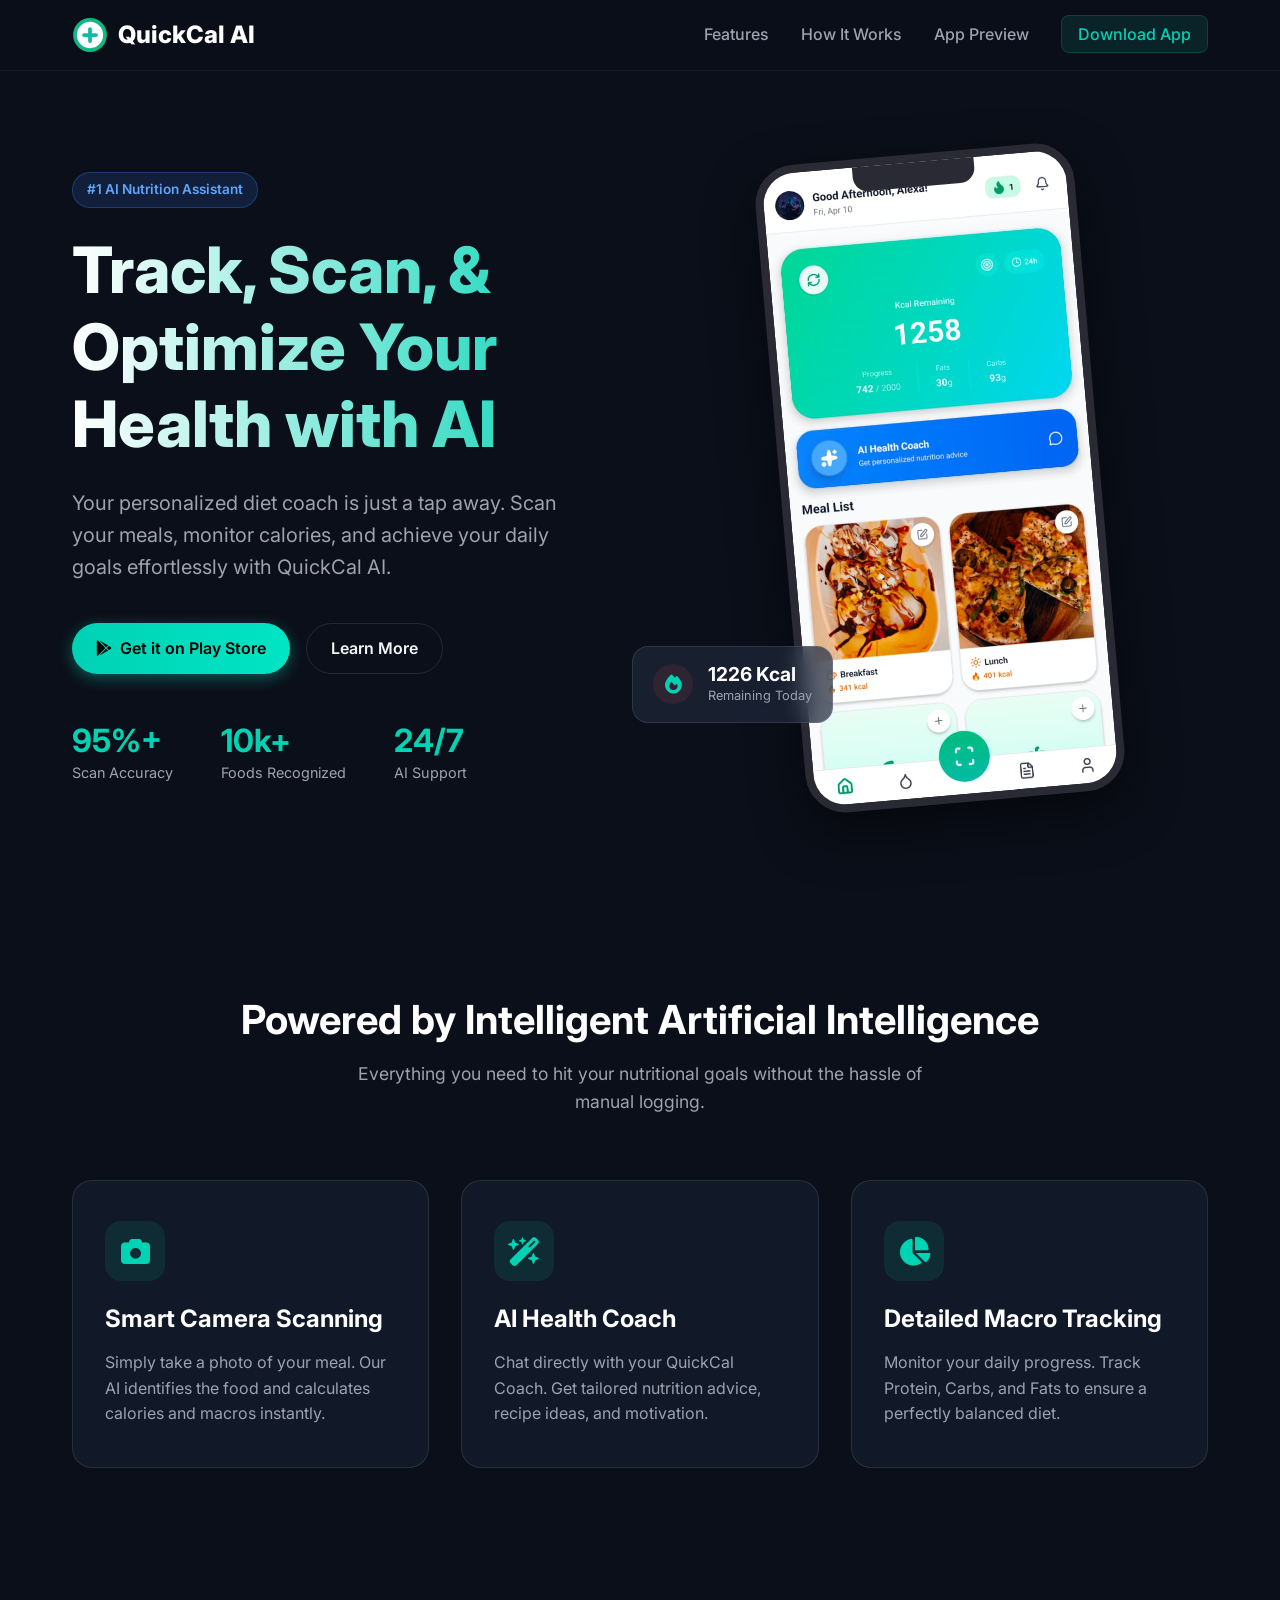
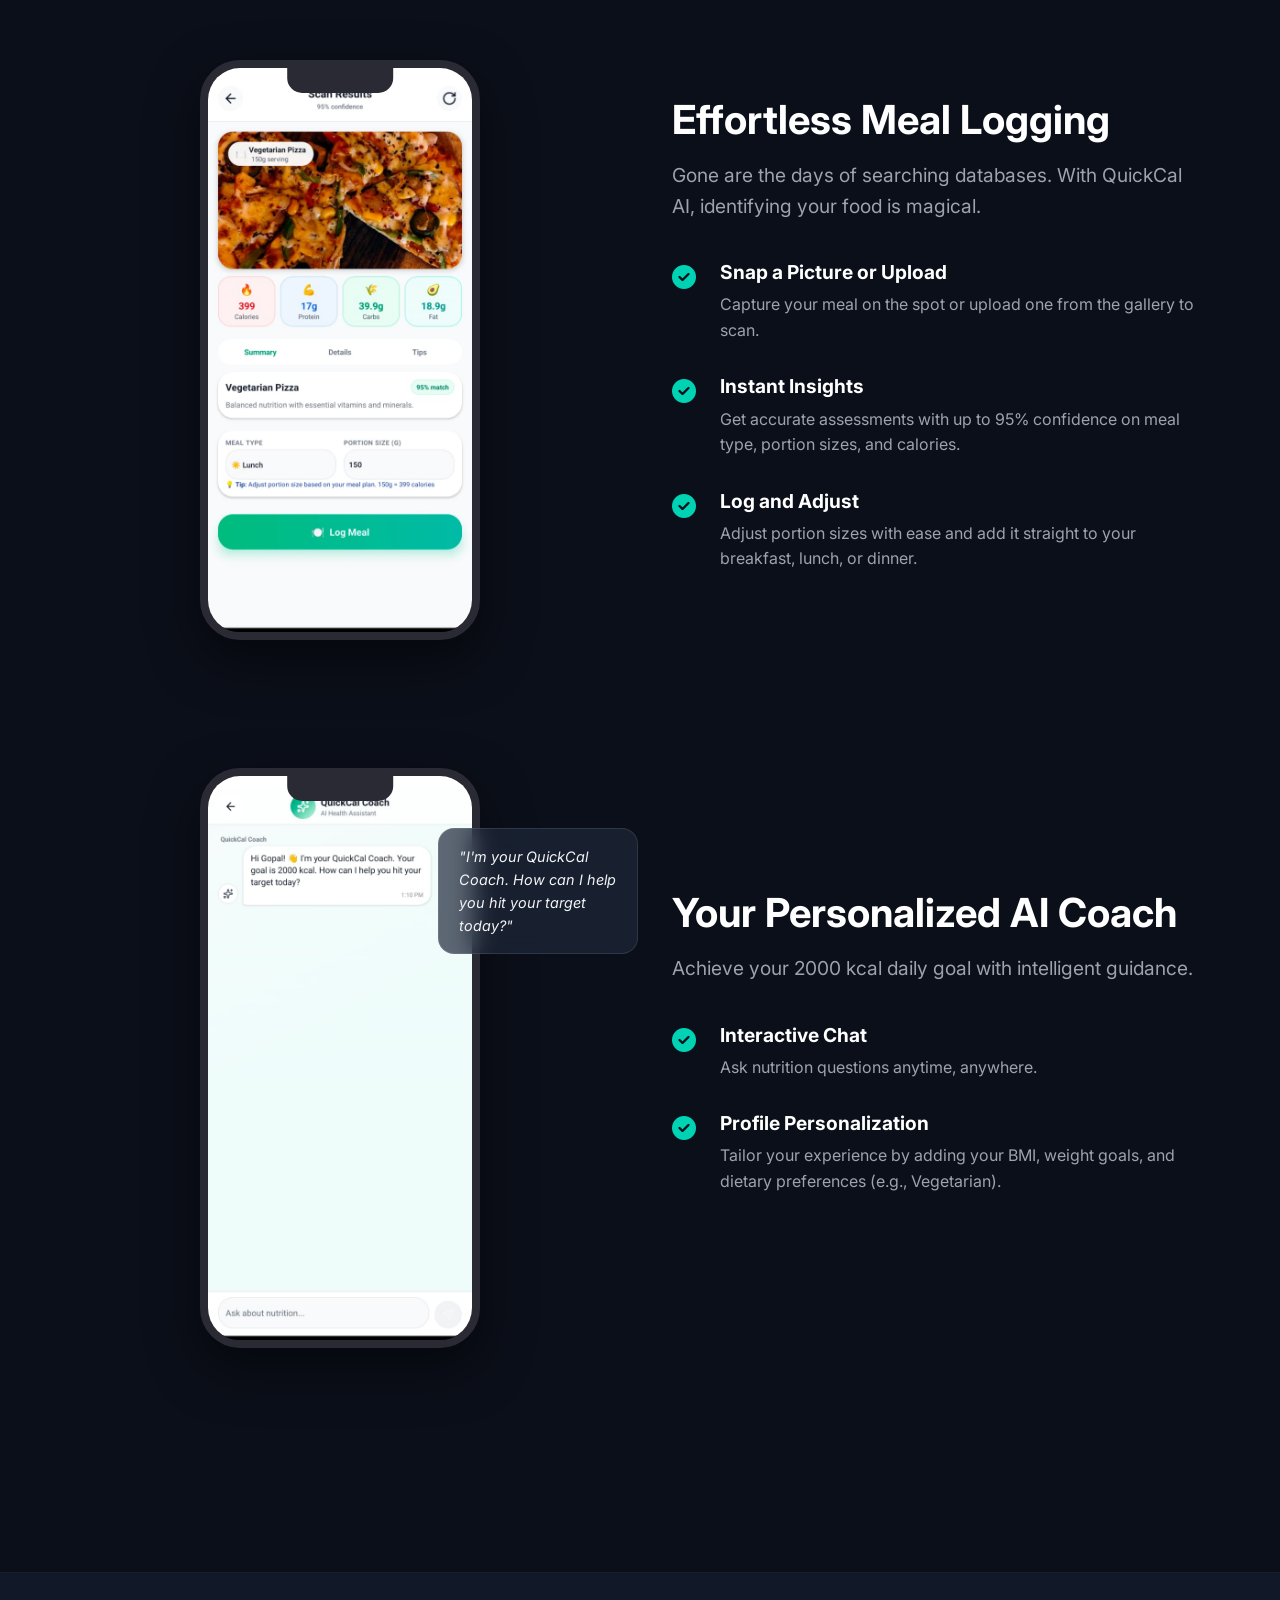
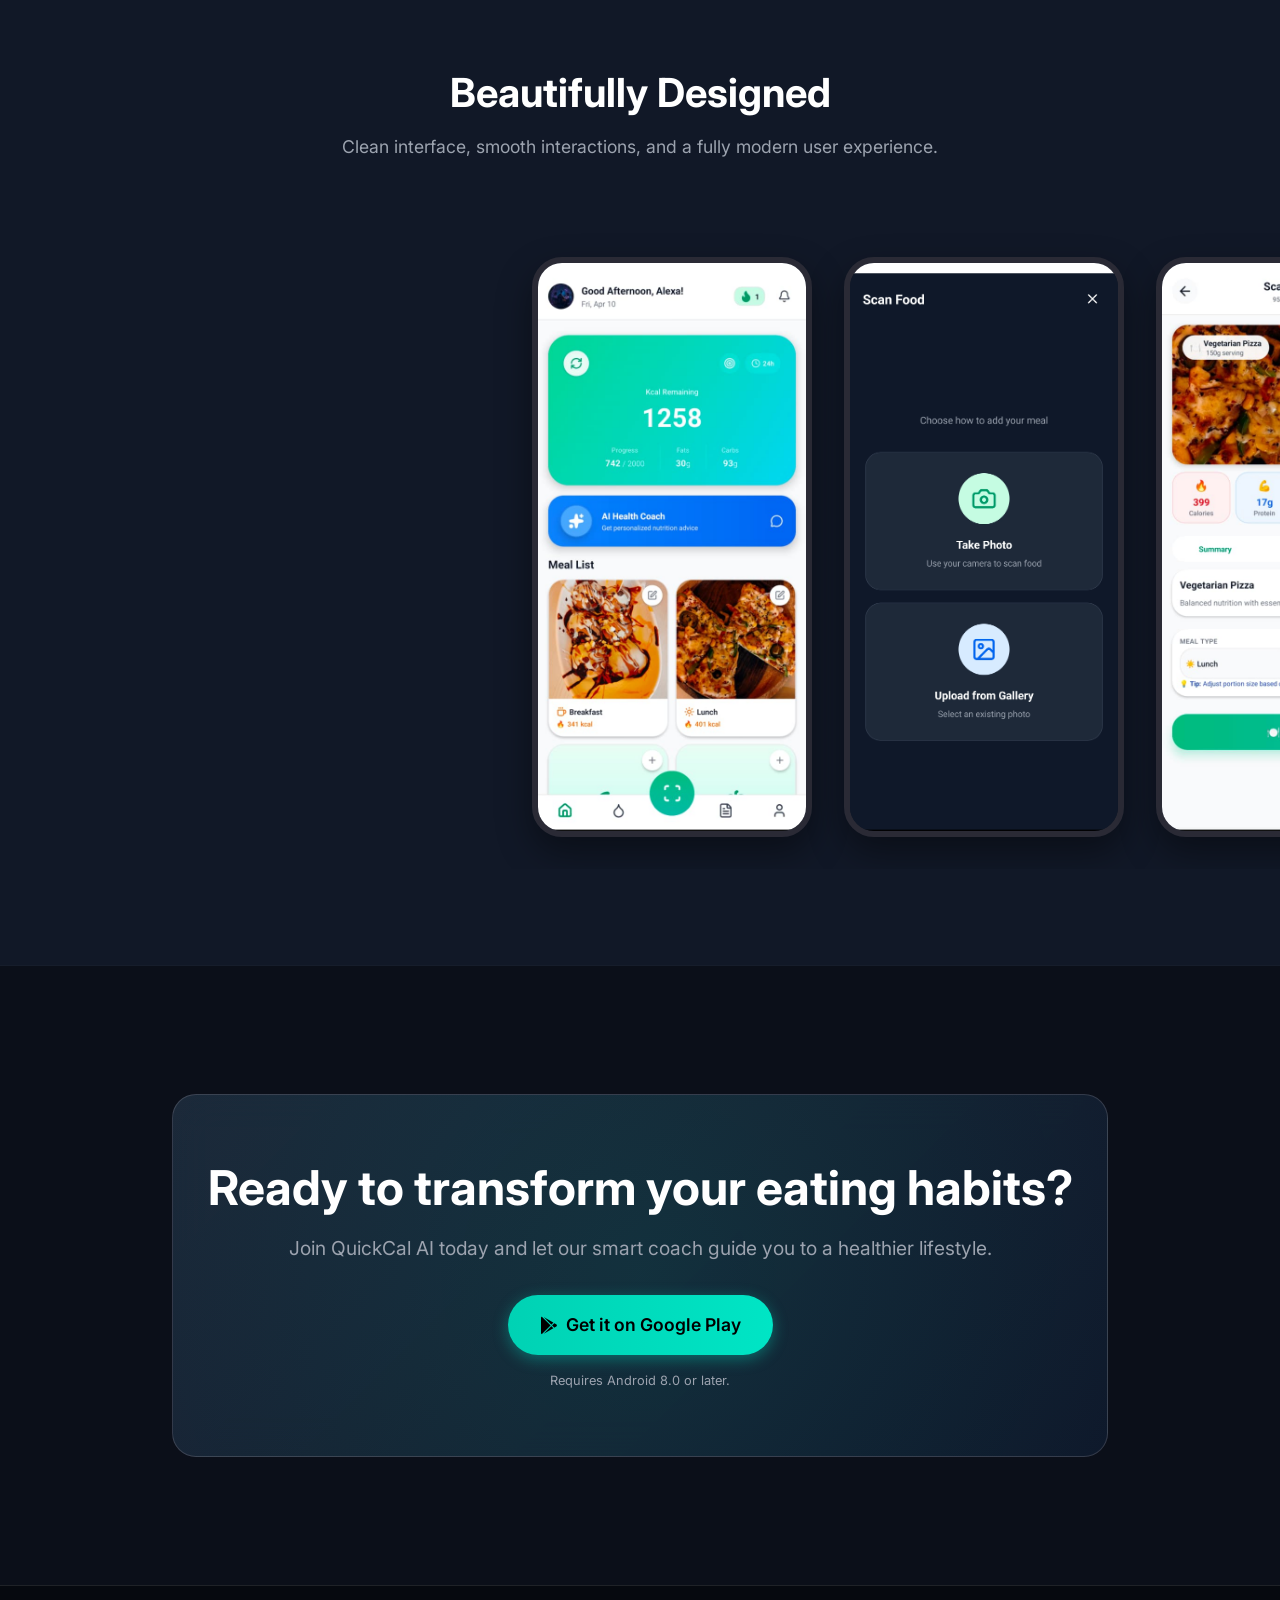
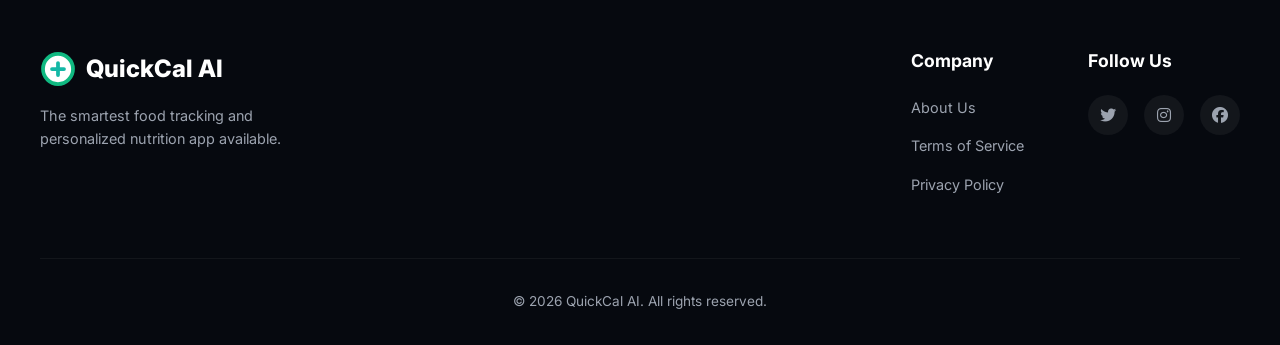
==== index.html @ e0e86d64 "Move website files from promo-website to root directory" ====
<!DOCTYPE html>
<html lang="en">
<head>
    <meta charset="UTF-8">
    <meta name="viewport" content="width=device-width, initial-scale=1.0">
    <title>QuickCal AI - Your Personal AI Nutritionist</title>
    <meta name="description" content="QuickCal AI is a smart mobile app that tracks your calories, scans your meals, and offers personalized nutrition advice.">
    <!-- Google Fonts -->
    <link rel="preconnect" href="https://fonts.googleapis.com">
    <link rel="preconnect" href="https://fonts.gstatic.com" crossorigin>
    <link href="https://fonts.googleapis.com/css2?family=Inter:wght@300;400;500;600;700;800&display=swap" rel="stylesheet">
    <!-- Custom CSS -->
    <link rel="stylesheet" href="css/style.css">
    <!-- FontAwesome for standard icons -->
    <link rel="stylesheet" href="https://cdnjs.cloudflare.com/ajax/libs/font-awesome/6.4.0/css/all.min.css">
</head>
<body>
    <!-- Navbar -->
    <nav class="navbar">
        <div class="nav-container">
            <a href="#" class="logo">
                <svg width="36" height="36" viewBox="0 0 24 24" fill="none" xmlns="http://www.w3.org/2000/svg">
                    <circle cx="12" cy="12" r="10" stroke="#10b981" stroke-width="2.5" fill="#fff" />
                    <path d="M8 12h8M12 8v8" stroke="#14b8a6" stroke-width="2.5" stroke-linecap="round" />
                </svg>
                QuickCal AI
            </a>
            <ul class="nav-links">
                <li><a href="#features">Features</a></li>
                <li><a href="#how-it-works">How It Works</a></li>
                <li><a href="#screenshots">App Preview</a></li>
                <li><a href="#download" class="nav-cta">Download App</a></li>
            </ul>
            <div class="mobile-menu-btn">
                <i class="fa-solid fa-bars"></i>
            </div>
        </div>
    </nav>

    <!-- Header / Hero Section -->
    <header class="hero" id="home">
        <div class="hero-content fade-in-up">
            <div class="badge">#1 AI Nutrition Assistant</div>
            <h1>Track, Scan, & Optimize Your Health with AI</h1>
            <p>Your personalized diet coach is just a tap away. Scan your meals, monitor calories, and achieve your daily goals effortlessly with QuickCal AI.</p>
            <div class="hero-actions">
                <a href="#download" class="btn btn-primary"><i class="fa-brands fa-google-play"></i> Get it on Play Store</a>
                <a href="#features" class="btn btn-secondary">Learn More</a>
            </div>
            <div class="stats">
                <div class="stat-item">
                    <h3>95%+</h3>
                    <p>Scan Accuracy</p>
                </div>
                <div class="stat-item">
                    <h3>10k+</h3>
                    <p>Foods Recognized</p>
                </div>
                <div class="stat-item">
                    <h3>24/7</h3>
                    <p>AI Support</p>
                </div>
            </div>
        </div>
        <div class="hero-image slide-in-right">
            <!-- Representing Dashboard (Image 1) -->
            <div class="device-mockup main-mockup">
                <img src="assets/dashboard.png.jpeg" alt="QuickCal AI Dashboard View" onerror="this.src='https://placehold.co/400x800/0f172a/00d2b4?text=Dashboard+Screenshot'">
            </div>
            <div class="floating-card glass float-anim">
                <div class="kcal-info">
                    <span class="icon"><i class="fa-solid fa-fire"></i></span>
                    <div class="details">
                        <h4>1226 Kcal</h4>
                        <p>Remaining Today</p>
                    </div>
                </div>
            </div>
        </div>
    </header>

    <!-- Features Section -->
    <section class="features" id="features">
        <div class="section-header fade-in-up">
            <h2>Powered by Intelligent Artificial Intelligence</h2>
            <p>Everything you need to hit your nutritional goals without the hassle of manual logging.</p>
        </div>
        
        <div class="features-grid">
            <!-- Feature 1 -->
            <div class="feature-card fade-in-up hover-effect">
                <div class="icon-wrapper">
                    <i class="fa-solid fa-camera"></i>
                </div>
                <h3>Smart Camera Scanning</h3>
                <p>Simply take a photo of your meal. Our AI identifies the food and calculates calories and macros instantly.</p>
            </div>
            <!-- Feature 2 -->
            <div class="feature-card fade-in-up hover-effect" style="animation-delay: 0.1s;">
                <div class="icon-wrapper">
                    <i class="fa-solid fa-wand-magic-sparkles"></i>
                </div>
                <h3>AI Health Coach</h3>
                <p>Chat directly with your QuickCal Coach. Get tailored nutrition advice, recipe ideas, and motivation.</p>
            </div>
            <!-- Feature 3 -->
            <div class="feature-card fade-in-up hover-effect" style="animation-delay: 0.2s;">
                <div class="icon-wrapper">
                    <i class="fa-solid fa-chart-pie"></i>
                </div>
                <h3>Detailed Macro Tracking</h3>
                <p>Monitor your daily progress. Track Protein, Carbs, and Fats to ensure a perfectly balanced diet.</p>
            </div>
        </div>
    </section>

    <!-- How It Works / Details Section -->
    <section class="how-it-works" id="how-it-works">
        <div class="split-section">
            <div class="split-image slide-in-left">
                <!-- Representing Scan Food & Results (Images 2 & 3) -->
                <div class="device-mockup side-mockup">
                    <img src="assets/scan-results.png.jpeg" alt="QuickCal App Scan Feature" onerror="this.src='https://placehold.co/400x800/0f172a/00d2b4?text=Scan+Results'">
                </div>
            </div>
            <div class="split-content fade-in-right">
                <h2>Effortless Meal Logging</h2>
                <p>Gone are the days of searching databases. With QuickCal AI, identifying your food is magical.</p>
                
                <ul class="benefit-list">
                    <li>
                        <i class="fa-solid fa-circle-check"></i>
                        <div>
                            <h4>Snap a Picture or Upload</h4>
                            <p>Capture your meal on the spot or upload one from the gallery to scan.</p>
                        </div>
                    </li>
                    <li>
                        <i class="fa-solid fa-circle-check"></i>
                        <div>
                            <h4>Instant Insights</h4>
                            <p>Get accurate assessments with up to 95% confidence on meal type, portion sizes, and calories.</p>
                        </div>
                    </li>
                    <li>
                        <i class="fa-solid fa-circle-check"></i>
                        <div>
                            <h4>Log and Adjust</h4>
                            <p>Adjust portion sizes with ease and add it straight to your breakfast, lunch, or dinner.</p>
                        </div>
                    </li>
                </ul>
            </div>
        </div>
        
        <div class="split-section reverse">
            <div class="split-content fade-in-left">
                <h2>Your Personalized AI Coach</h2>
                <p>Achieve your 2000 kcal daily goal with intelligent guidance.</p>
                
                <ul class="benefit-list">
                    <li>
                        <i class="fa-solid fa-circle-check"></i>
                        <div>
                            <h4>Interactive Chat</h4>
                            <p>Ask nutrition questions anytime, anywhere.</p>
                        </div>
                    </li>
                    <li>
                        <i class="fa-solid fa-circle-check"></i>
                        <div>
                            <h4>Profile Personalization</h4>
                            <p>Tailor your experience by adding your BMI, weight goals, and dietary preferences (e.g., Vegetarian).</p>
                        </div>
                    </li>
                </ul>
            </div>
            <div class="split-image slide-in-right">
                <!-- Representing AI Coach Chat (Image 5) -->
                <div class="device-mockup side-mockup">
                    <img src="assets/chat-coach.png.jpeg" alt="QuickCal AI Coach Chat" onerror="this.src='https://placehold.co/400x800/0f172a/00d2b4?text=AI+Coach'">
                </div>
                <div class="floating-card chat-reply glass float-anim-alt">
                   <p>"I'm your QuickCal Coach. How can I help you hit your target today?"</p>
                </div>
            </div>
        </div>
    </section>

    <!-- App Screenshots Gallery -->
    <section class="screenshots" id="screenshots">
        <div class="section-header fade-in-up">
            <h2>Beautifully Designed</h2>
            <p>Clean interface, smooth interactions, and a fully modern user experience.</p>
        </div>
        <div class="carousel-container fade-in-up">
            <div class="screen-track">
                <div class="screen-item"><img src="assets/dashboard.png.jpeg" alt="App Dashboard" onerror="this.src='https://placehold.co/400x800/0f172a/1e293b?text=Home'"></div>
                <div class="screen-item"><img src="assets/scan-food.png.jpeg" alt="Scan Food" onerror="this.src='https://placehold.co/400x800/0f172a/1e293b?text=Scan+Setup'"></div>
                <div class="screen-item"><img src="assets/scan-results.png.jpeg" alt="Scan Results" onerror="this.src='https://placehold.co/400x800/0f172a/1e293b?text=Analysis'"></div>
                <div class="screen-item"><img src="assets/profile.png.jpeg" alt="Profile" onerror="this.src='https://placehold.co/400x800/0f172a/1e293b?text=Profile'"></div>
                <div class="screen-item"><img src="assets/chat-coach.png.jpeg" alt="AI Coach Chat" onerror="this.src='https://placehold.co/400x800/0f172a/1e293b?text=Chat'"></div>
            </div>
        </div>
    </section>

    <!-- Download CTA -->
    <section class="cta" id="download">
        <div class="cta-banner fade-in-up glass-heavy">
            <h2>Ready to transform your eating habits?</h2>
            <p>Join QuickCal AI today and let our smart coach guide you to a healthier lifestyle.</p>
            <a href="#" class="btn btn-primary btn-large cta-btn">
                <i class="fa-brands fa-google-play"></i> Get it on Google Play
            </a>
            <p class="small-note">Requires Android 8.0 or later.</p>
        </div>
    </section>

    <!-- Footer -->
    <footer>
        <div class="footer-content">
            <div class="footer-brand">
                <a href="#" class="logo">
                     <svg width="36" height="36" viewBox="0 0 24 24" fill="none" xmlns="http://www.w3.org/2000/svg">
                         <circle cx="12" cy="12" r="10" stroke="#10b981" stroke-width="2.5" fill="#fff" />
                         <path d="M8 12h8M12 8v8" stroke="#14b8a6" stroke-width="2.5" stroke-linecap="round" />
                     </svg>
                     QuickCal AI
                </a>
                <p>The smartest food tracking and personalized nutrition app available.</p>
            </div>
            <div class="footer-links">
                <div class="link-column">
                    <h4>Company</h4>
                    <ul>
                        <li><a href="#home">About Us</a></li>
                        <li><a href="terms.html">Terms of Service</a></li>
                        <li><a href="privacy.html">Privacy Policy</a></li>
                    </ul>
                </div>
                <div class="link-column">
                    <h4>Follow Us</h4>
                    <div class="social-links">
                        <a href="#"><i class="fa-brands fa-twitter"></i></a>
                        <a href="#"><i class="fa-brands fa-instagram"></i></a>
                        <a href="#"><i class="fa-brands fa-facebook"></i></a>
                    </div>
                </div>
            </div>
        </div>
        <div class="footer-bottom">
            <p>&copy; 2026 QuickCal AI. All rights reserved.</p>
        </div>
    </footer>

    <!-- Custom JS -->
    <script src="js/main.js"></script>
</body>
</html>
---- css/style.css ----
/* Base Variables */
:root {
    --bg-color: #0b0f19;
    --bg-secondary: #111827;
    --primary: #00d2b4;
    --primary-glow: rgba(0, 210, 180, 0.4);
    --secondary: #3b82f6;
    --text-main: #f3f4f6;
    --text-muted: #9ca3af;
    --card-bg: rgba(30, 41, 59, 0.7);
    --nav-bg: rgba(11, 15, 25, 0.85);
    --glass-border: rgba(255, 255, 255, 0.1);
    
    --transition: all 0.3s ease;
}

/* Reset & Typography */
* {
    margin: 0;
    padding: 0;
    box-sizing: border-box;
}

html {
    scroll-behavior: smooth;
}

body {
    font-family: 'Inter', sans-serif;
    background-color: var(--bg-color);
    color: var(--text-main);
    line-height: 1.6;
    overflow-x: hidden;
}

a {
    text-decoration: none;
    color: inherit;
    transition: var(--transition);
}

ul {
    list-style: none;
}

/* Typography styles */
h1, h2, h3, h4 {
    color: #fff;
    line-height: 1.2;
}

/* Utility Classes */
.glass {
    background: var(--card-bg);
    backdrop-filter: blur(12px);
    -webkit-backdrop-filter: blur(12px);
    border: 1px solid var(--glass-border);
    border-radius: 16px;
}

.glass-heavy {
    background: linear-gradient(135deg, rgba(30,41,59,0.9) 0%, rgba(15,23,42,0.95) 100%);
    backdrop-filter: blur(20px);
    -webkit-backdrop-filter: blur(20px);
    border: 1px solid rgba(255, 255, 255, 0.15);
    border-radius: 24px;
}

.btn {
    display: inline-flex;
    align-items: center;
    justify-content: center;
    gap: 8px;
    padding: 12px 24px;
    border-radius: 50px;
    font-weight: 600;
    cursor: pointer;
    transition: var(--transition);
    border: none;
    font-size: 1rem;
}

.btn-primary {
    background: linear-gradient(to right, var(--primary), #00e5c5);
    color: #000;
    box-shadow: 0 4px 15px var(--primary-glow);
}

.btn-primary:hover {
    transform: translateY(-2px);
    box-shadow: 0 6px 20px rgba(0, 210, 180, 0.6);
}

.btn-secondary {
    background: transparent;
    color: var(--text-main);
    border: 1px solid var(--glass-border);
}

.btn-secondary:hover {
    background: rgba(255, 255, 255, 0.05);
    border-color: rgba(255, 255, 255, 0.2);
}

.btn-large {
    padding: 16px 32px;
    font-size: 1.1rem;
}

/* Custom icon colors */
i { color: var(--primary); }
.btn-primary i { color: #000; }
.btn-secondary i { color: var(--text-main); }
.footer-links i { color: var(--text-muted); }

/* Navigation */
.navbar {
    position: fixed;
    top: 0;
    width: 100%;
    z-index: 1000;
    background: var(--nav-bg);
    backdrop-filter: blur(10px);
    border-bottom: 1px solid rgba(255,255,255,0.05);
    transition: var(--transition);
}

.nav-container {
    max-width: 1200px;
    margin: 0 auto;
    padding: 1rem 2rem;
    display: flex;
    justify-content: space-between;
    align-items: center;
}

.logo {
    display: flex;
    align-items: center;
    gap: 10px;
    font-size: 1.5rem;
    font-weight: 800;
    color: #fff;
}

.logo-icon {
    display: flex;
    align-items: center;
    justify-content: center;
    width: 36px;
    height: 36px;
    background: linear-gradient(135deg, var(--primary), var(--secondary));
    border-radius: 10px;
}

.logo-icon i {
    color: #fff;
    font-size: 1rem;
}

.nav-links {
    display: flex;
    gap: 2rem;
    align-items: center;
}

.nav-links li a {
    font-weight: 500;
    color: var(--text-muted);
}

.nav-links li a:hover {
    color: var(--primary);
}

.nav-cta {
    background: rgba(0, 210, 180, 0.1);
    color: var(--primary) !important;
    padding: 8px 16px;
    border-radius: 8px;
    border: 1px solid rgba(0, 210, 180, 0.2);
}

.nav-cta:hover {
    background: var(--primary);
    color: #000 !important;
}

.mobile-menu-btn {
    display: none;
    font-size: 1.5rem;
    color: var(--text-main);
    cursor: pointer;
}

/* Header / Hero Section */
.hero {
    min-height: 100vh;
    display: flex;
    align-items: center;
    justify-content: space-between;
    max-width: 1200px;
    margin: 0 auto;
    padding: 120px 2rem 4rem;
    gap: 4rem;
}

.hero-content {
    flex: 1;
}

.badge {
    display: inline-block;
    padding: 6px 14px;
    background: rgba(59, 130, 246, 0.15);
    color: #60a5fa;
    border: 1px solid rgba(59, 130, 246, 0.3);
    border-radius: 50px;
    font-size: 0.85rem;
    font-weight: 600;
    margin-bottom: 24px;
}

.hero-content h1 {
    font-size: 4rem;
    font-weight: 800;
    margin-bottom: 1.5rem;
    background: linear-gradient(to right, #fff, var(--primary));
    -webkit-background-clip: text;
    -webkit-text-fill-color: transparent;
}

.hero-content p {
    font-size: 1.25rem;
    color: var(--text-muted);
    margin-bottom: 2.5rem;
    max-width: 500px;
}

.hero-actions {
    display: flex;
    gap: 1rem;
    margin-bottom: 3rem;
}

.stats {
    display: flex;
    gap: 3rem;
}

.stat-item h3 {
    font-size: 2rem;
    color: var(--primary);
    font-weight: 700;
}

.stat-item p {
    font-size: 0.9rem;
    color: var(--text-muted);
    margin: 0;
}

/* Hero Image & Mockup */
.hero-image {
    flex: 1;
    position: relative;
    display: flex;
    justify-content: center;
}

.device-mockup {
    background: #000;
    border: 8px solid #2a2a35;
    border-radius: 40px;
    overflow: hidden;
    box-shadow: 0 20px 50px rgba(0,0,0,0.5);
    position: relative;
}

.device-mockup::before {
    content: '';
    position: absolute;
    top: 0; left: 50%;
    transform: translateX(-50%);
    width: 40%;
    height: 25px;
    background: #2a2a35;
    border-bottom-left-radius: 15px;
    border-bottom-right-radius: 15px;
    z-index: 10;
}

.main-mockup {
    width: 320px;
    height: 650px;
    transform: rotate(-5deg);
    transition: transform 0.5s ease;
}

.main-mockup:hover {
    transform: rotate(0deg) scale(1.02);
}

.device-mockup img {
    width: 100%;
    height: 100%;
    object-fit: cover;
}

/* Floating Elements */
.floating-card {
    position: absolute;
    padding: 16px 20px;
    z-index: 20;
}

.kcal-info {
    display: flex;
    align-items: center;
    gap: 15px;
}

.kcal-info .icon {
    background: rgba(255, 69, 58, 0.1);
    color: #ff453a;
    width: 40px; height: 40px;
    border-radius: 50%;
    display: flex; align-items: center; justify-content: center;
    font-size: 1.2rem;
}

.kcal-info .details h4 { font-size: 1.2rem; }
.kcal-info .details p { margin:0; font-size: 0.8rem; color: var(--text-muted); }

/* Positioning the floating cards */
.hero-image .floating-card {
    bottom: 80px;
    left: -40px;
}

.chat-reply {
    top: 60px;
    right: -30px;
    font-size: 0.9rem;
    font-style: italic;
    max-width: 200px;
}


/* General Section Styling */
.section-header {
    text-align: center;
    margin-bottom: 4rem;
}

.section-header h2 {
    font-size: 2.5rem;
    margin-bottom: 1rem;
}

.section-header p {
    color: var(--text-muted);
    font-size: 1.1rem;
    max-width: 600px;
    margin: 0 auto;
}

/* Features */
.features {
    padding: 6rem 2rem;
    max-width: 1200px;
    margin: 0 auto;
}

.features-grid {
    display: grid;
    grid-template-columns: repeat(auto-fit, minmax(300px, 1fr));
    gap: 2rem;
}

.feature-card {
    background: var(--bg-secondary);
    border: 1px solid var(--glass-border);
    padding: 2.5rem 2rem;
    border-radius: 20px;
    transition: var(--transition);
}

.feature-card:hover {
    transform: translateY(-10px);
    border-color: rgba(0, 210, 180, 0.4);
    box-shadow: 0 10px 40px rgba(0, 0, 0, 0.2);
}

.icon-wrapper {
    width: 60px;
    height: 60px;
    background: rgba(0, 210, 180, 0.1);
    border-radius: 16px;
    display: flex;
    align-items: center;
    justify-content: center;
    font-size: 1.8rem;
    color: var(--primary);
    margin-bottom: 1.5rem;
}

.feature-card h3 {
    font-size: 1.5rem;
    margin-bottom: 1rem;
}

.feature-card p {
    color: var(--text-muted);
}

/* How It Works Layer */
.how-it-works {
    padding: 6rem 2rem;
    max-width: 1200px;
    margin: 0 auto;
    overflow: hidden;
}

.split-section {
    display: flex;
    align-items: center;
    gap: 4rem;
    margin-bottom: 8rem;
}

.split-section.reverse {
    flex-direction: row-reverse;
}

.split-content {
    flex: 1;
}

.split-content h2 {
    font-size: 2.5rem;
    margin-bottom: 1rem;
}

.split-content > p {
    color: var(--text-muted);
    font-size: 1.2rem;
    margin-bottom: 2.5rem;
}

.benefit-list li {
    display: flex;
    gap: 1.5rem;
    margin-bottom: 2rem;
}

.benefit-list i {
    font-size: 1.5rem;
    color: var(--primary);
    margin-top: 4px;
}

.benefit-list h4 {
    font-size: 1.2rem;
    margin-bottom: 0.5rem;
}

.benefit-list p {
    color: var(--text-muted);
}

.split-image {
    flex: 1;
    display: flex;
    justify-content: center;
    position: relative;
}

.side-mockup {
    width: 280px;
    height: 580px;
}

/* Screenshots Gallery */
.screenshots {
    padding: 6rem 0;
    background: var(--bg-secondary);
    border-top: 1px solid rgba(255,255,255,0.02);
    border-bottom: 1px solid rgba(255,255,255,0.02);
}

.carousel-container {
    width: 100%;
    overflow-x: auto;
    padding: 2rem;
    scrollbar-width: none; /* Firefox */
}

.carousel-container::-webkit-scrollbar {
    display: none; /* Safari/Chrome */
}

.screen-track {
    display: flex;
    gap: 2rem;
    padding: 0 50vw;
    margin-left: -140px; /* Align first item to center roughly */
}

.screen-item {
    flex: 0 0 auto;
    width: 280px;
    height: 580px;
    border-radius: 30px;
    overflow: hidden;
    border: 6px solid #2a2a35;
    box-shadow: 0 15px 35px rgba(0,0,0,0.4);
    transition: transform 0.3s ease;
    cursor: pointer;
}

.screen-item:hover {
    transform: scale(1.05);
}

.screen-item img {
    width: 100%;
    height: 100%;
    object-fit: cover;
}

/* CTA Section */
.cta {
    padding: 8rem 2rem;
    max-width: 1000px;
    margin: 0 auto;
}

.cta-banner {
    padding: 4rem 2rem;
    text-align: center;
    position: relative;
    overflow: hidden;
}

.cta-banner::before {
    content: '';
    position: absolute;
    top: -50%; left: -50%;
    width: 200%; height: 200%;
    background: radial-gradient(circle, rgba(0,210,180,0.1) 0%, rgba(0,0,0,0) 60%);
    z-index: -1;
}

.cta-banner h2 {
    font-size: 3rem;
    margin-bottom: 1rem;
}

.cta-banner p {
    font-size: 1.2rem;
    color: var(--text-muted);
    margin-bottom: 2rem;
}

.cta-btn {
    margin-bottom: 1rem;
}

.small-note {
    font-size: 0.8rem !important;
    margin-bottom: 0 !important;
}

/* Footer */
footer {
    background: #06090f;
    padding: 4rem 2rem 2rem;
    border-top: 1px solid var(--glass-border);
}

.footer-content {
    max-width: 1200px;
    margin: 0 auto;
    display: flex;
    justify-content: space-between;
    gap: 2rem;
    margin-bottom: 3rem;
}

.footer-brand {
    max-width: 300px;
}

.footer-brand .logo {
    margin-bottom: 1rem;
}

.footer-brand p {
    color: var(--text-muted);
    font-size: 0.9rem;
}

.footer-links {
    display: flex;
    gap: 4rem;
}

.link-column h4 {
    margin-bottom: 1.5rem;
    font-size: 1.1rem;
}

.link-column ul li {
    margin-bottom: 0.8rem;
}

.link-column ul li a {
    color: var(--text-muted);
    font-size: 0.9rem;
}

.link-column ul li a:hover {
    color: var(--primary);
}

.social-links {
    display: flex;
    gap: 1rem;
}

.social-links a {
    display: flex;
    align-items: center;
    justify-content: center;
    width: 40px;
    height: 40px;
    background: rgba(255,255,255,0.05);
    border-radius: 50%;
    color: var(--text-main);
}

.social-links a:hover {
    background: var(--primary);
    color: #000;
}

.footer-bottom {
    max-width: 1200px;
    margin: 0 auto;
    padding-top: 2rem;
    text-align: center;
    border-top: 1px solid rgba(255,255,255,0.05);
    color: var(--text-muted);
    font-size: 0.85rem;
}

/* Animations */
@keyframes float {
    0% { transform: translateY(0px); }
    50% { transform: translateY(-10px); }
    100% { transform: translateY(0px); }
}

@keyframes float-alt {
    0% { transform: translateY(0px); }
    50% { transform: translateY(10px); }
    100% { transform: translateY(0px); }
}

.float-anim {
    animation: float 4s ease-in-out infinite;
}

.float-anim-alt {
    animation: float-alt 5s ease-in-out infinite;
}

/* Scroll Animations CSS */
.fade-in-up, .fade-in-left, .fade-in-right, .slide-in-left, .slide-in-right {
    opacity: 0;
    transition: opacity 0.8s ease-out, transform 0.8s ease-out;
}

.fade-in-up { transform: translateY(40px); }
.fade-in-left { transform: translateX(-40px); }
.fade-in-right { transform: translateX(40px); }
.slide-in-left { transform: translateX(-100px); }
.slide-in-right { transform: translateX(100px); }

.animate {
    opacity: 1;
    transform: translateY(0) translateX(0);
}

/* Responsive Design */
@media (max-width: 992px) {
    .hero {
        flex-direction: column;
        text-align: center;
        padding-top: 150px;
    }
    
    .hero-content h1 { font-size: 3rem; }
    .hero-content p { margin: 0 auto 2rem; }
    .hero-actions { justify-content: center; }
    .stats { justify-content: center; }
    
    .hero-image {
        margin-top: 4rem;
    }
    
    .split-section, .split-section.reverse {
        flex-direction: column;
        text-align: center;
        gap: 3rem;
    }
    
    .benefit-list li {
        text-align: left;
    }
    
    .footer-content {
        flex-direction: column;
    }
    
    .footer-links {
        justify-content: space-between;
    }
}

@media (max-width: 768px) {
    .nav-links {
        display: none; /* Would be toggled by JS in a real app */
    }
    
    .mobile-menu-btn {
        display: block;
    }
    
    .hero-content h1 { font-size: 2.2rem; }
    
    .stats {
        flex-direction: column;
        gap: 1.5rem;
    }
    
    .footer-links {
        flex-direction: column;
        gap: 2rem;
    }
    
    .device-mockup, .screen-item {
        width: 250px;
        height: 520px;
    }
}

/* Legal Pages Styling */
.legal-page {
    padding-top: 120px;
    padding-bottom: 80px;
    max-width: 800px;
    margin: 0 auto;
    padding-left: 2rem;
    padding-right: 2rem;
}

.legal-header {
    text-align: center;
    margin-bottom: 4rem;
}

.legal-header h1 {
    font-size: 3rem;
    margin-bottom: 1rem;
    background: linear-gradient(to right, #fff, var(--primary));
    -webkit-background-clip: text;
    -webkit-text-fill-color: transparent;
}

.legal-content {
    background: var(--bg-secondary);
    border: 1px solid var(--glass-border);
    padding: 3rem;
    border-radius: 24px;
}

.legal-section {
    margin-bottom: 2.5rem;
}

.legal-section h2 {
    font-size: 1.5rem;
    margin-bottom: 1rem;
    color: var(--primary);
}

.legal-section p, .legal-section ul {
    color: var(--text-muted);
    margin-bottom: 1rem;
}

.legal-section b, .legal-section strong {
    color: var(--text-main);
}

.legal-section ul {
    padding-left: 1.5rem;
}

.legal-section ul li {
    margin-bottom: 0.5rem;
    list-style-type: disc;
}

.back-home {
    display: inline-flex;
    align-items: center;
    gap: 8px;
    color: var(--primary);
    margin-bottom: 2rem;
    font-weight: 600;
}

.back-home:hover {
    text-decoration: underline;
}
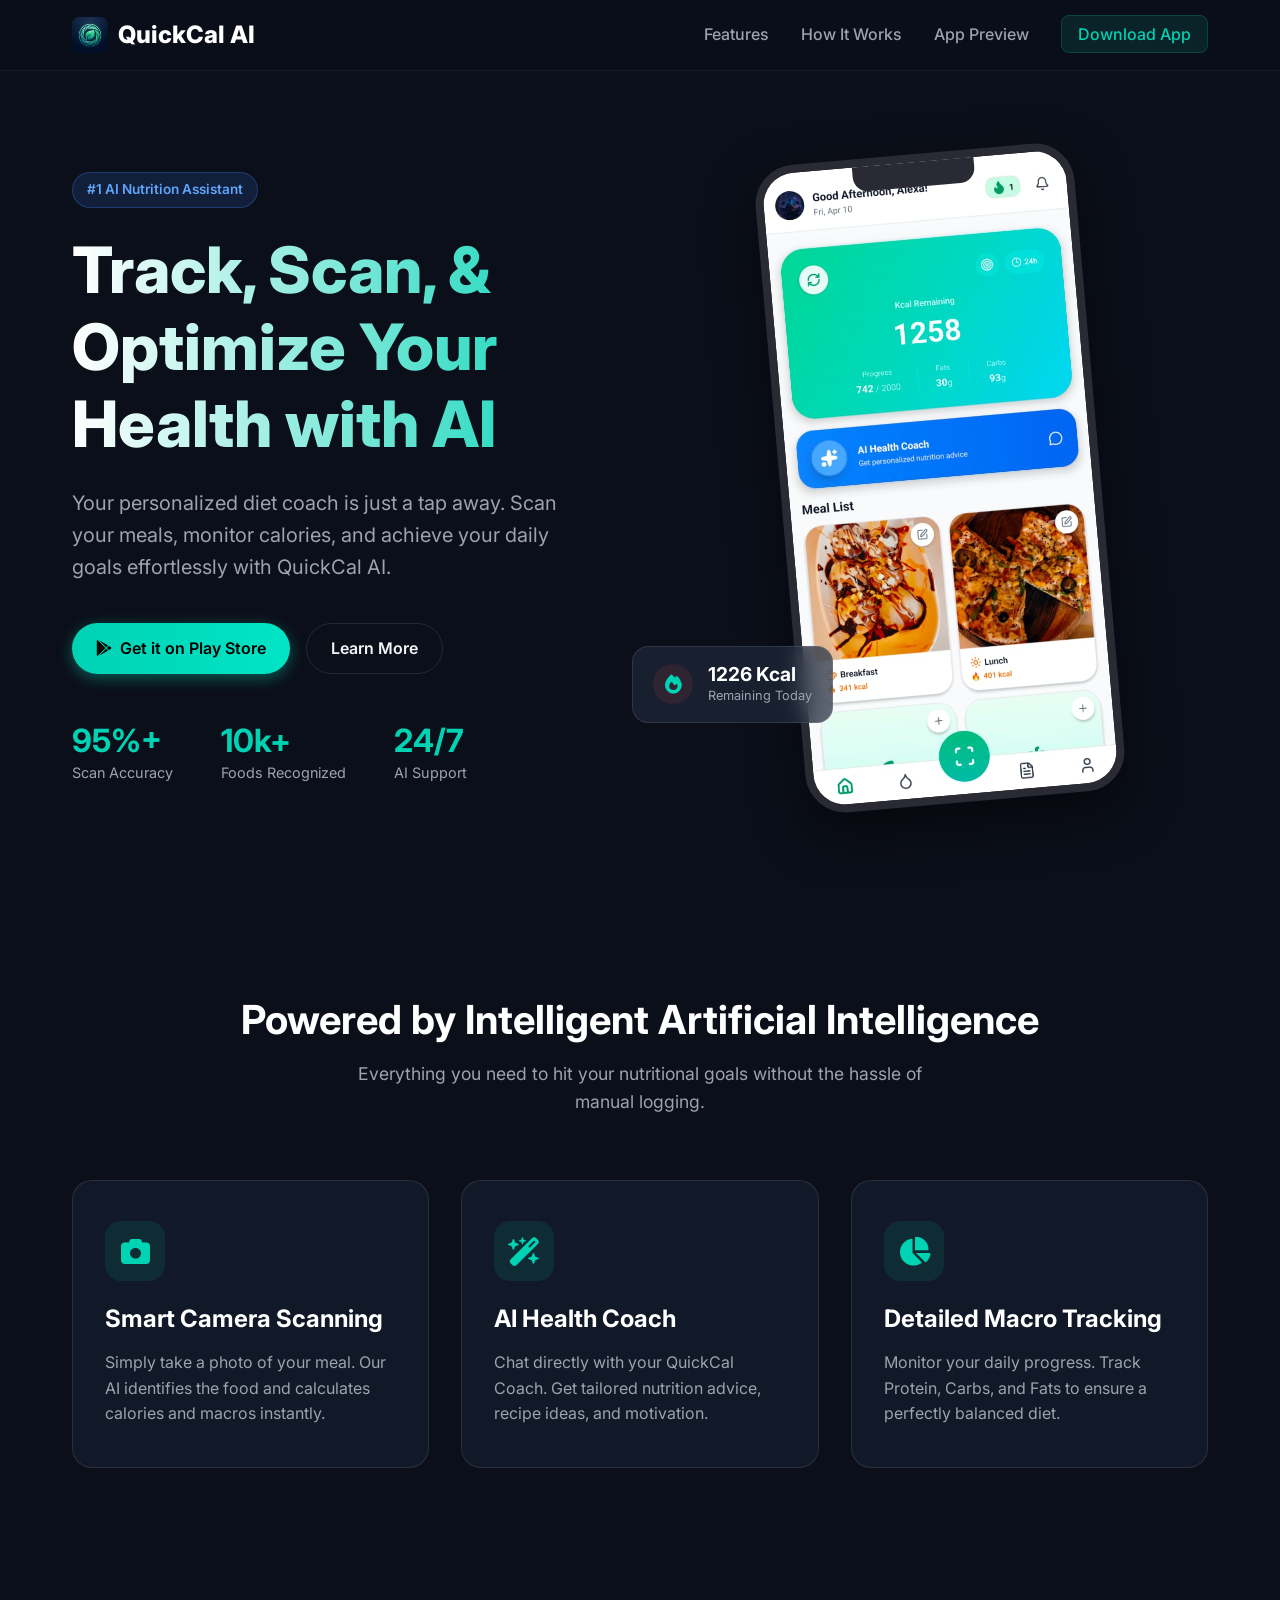
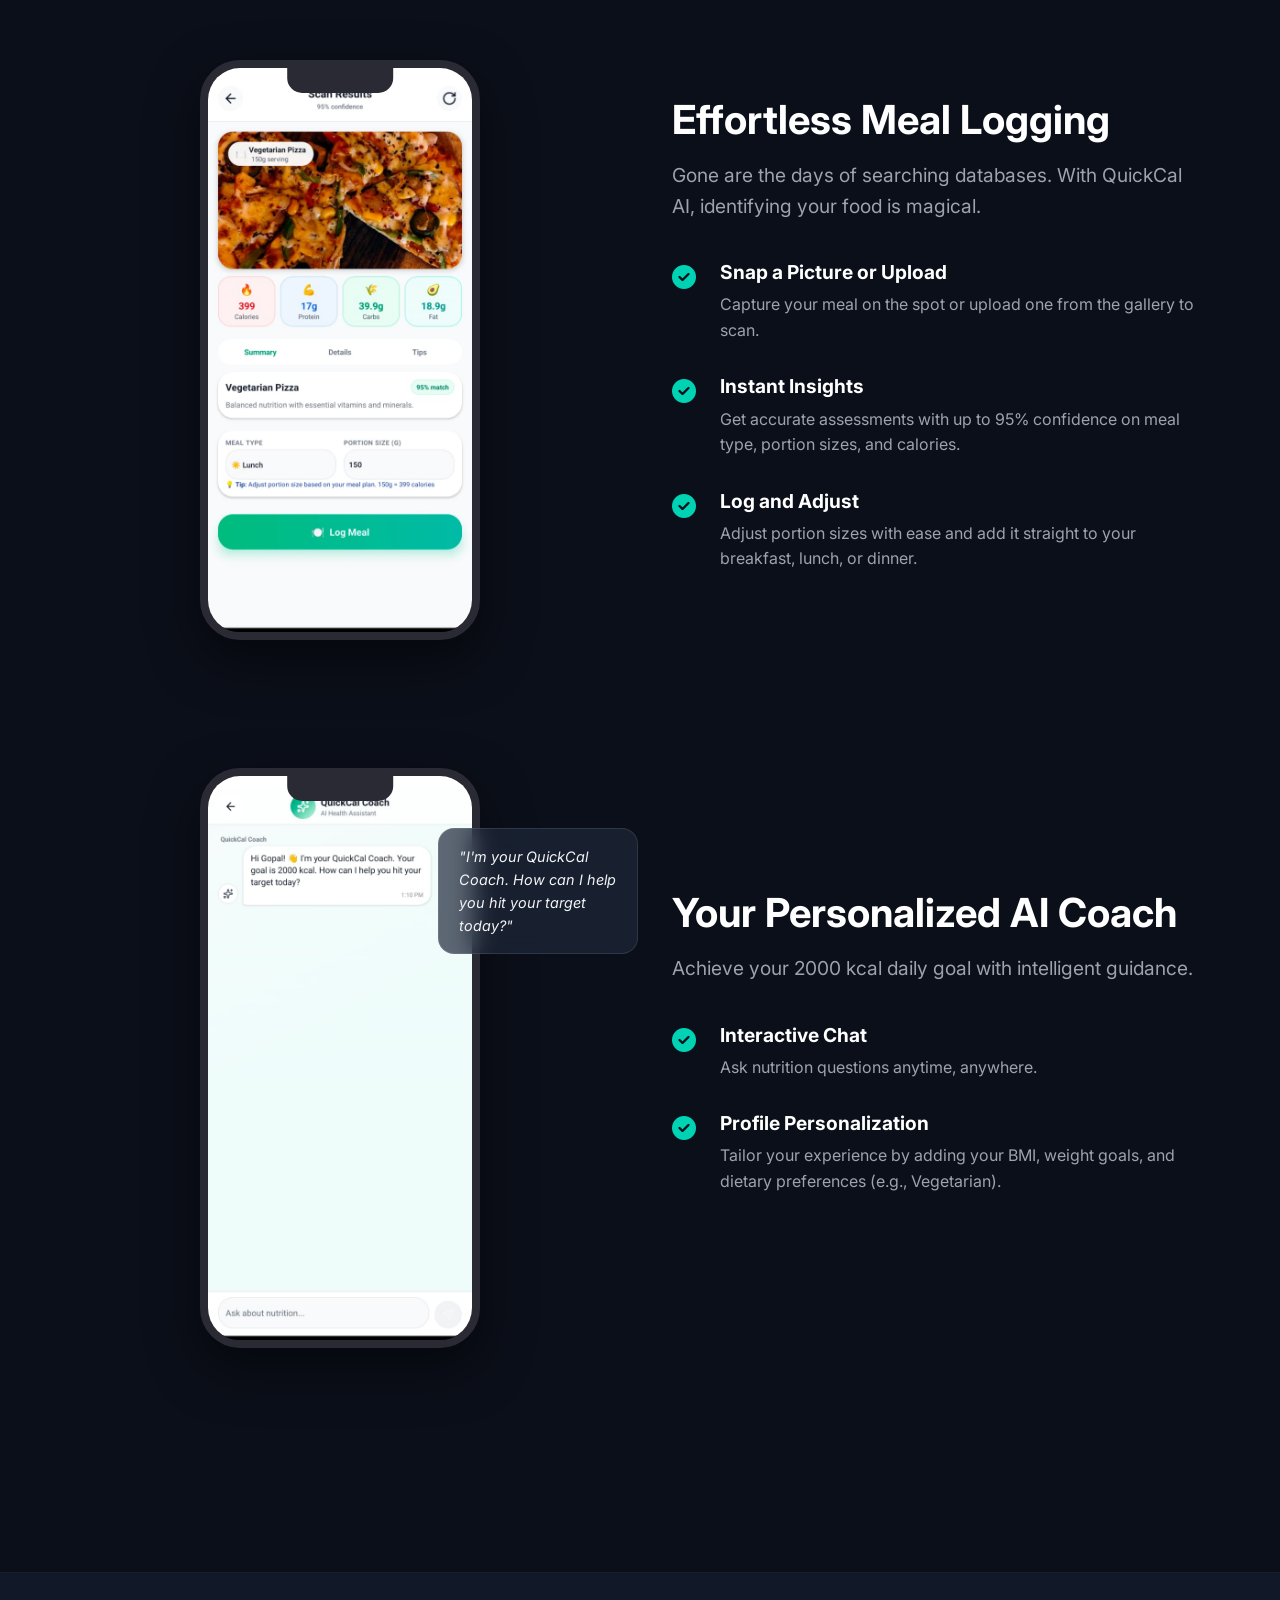
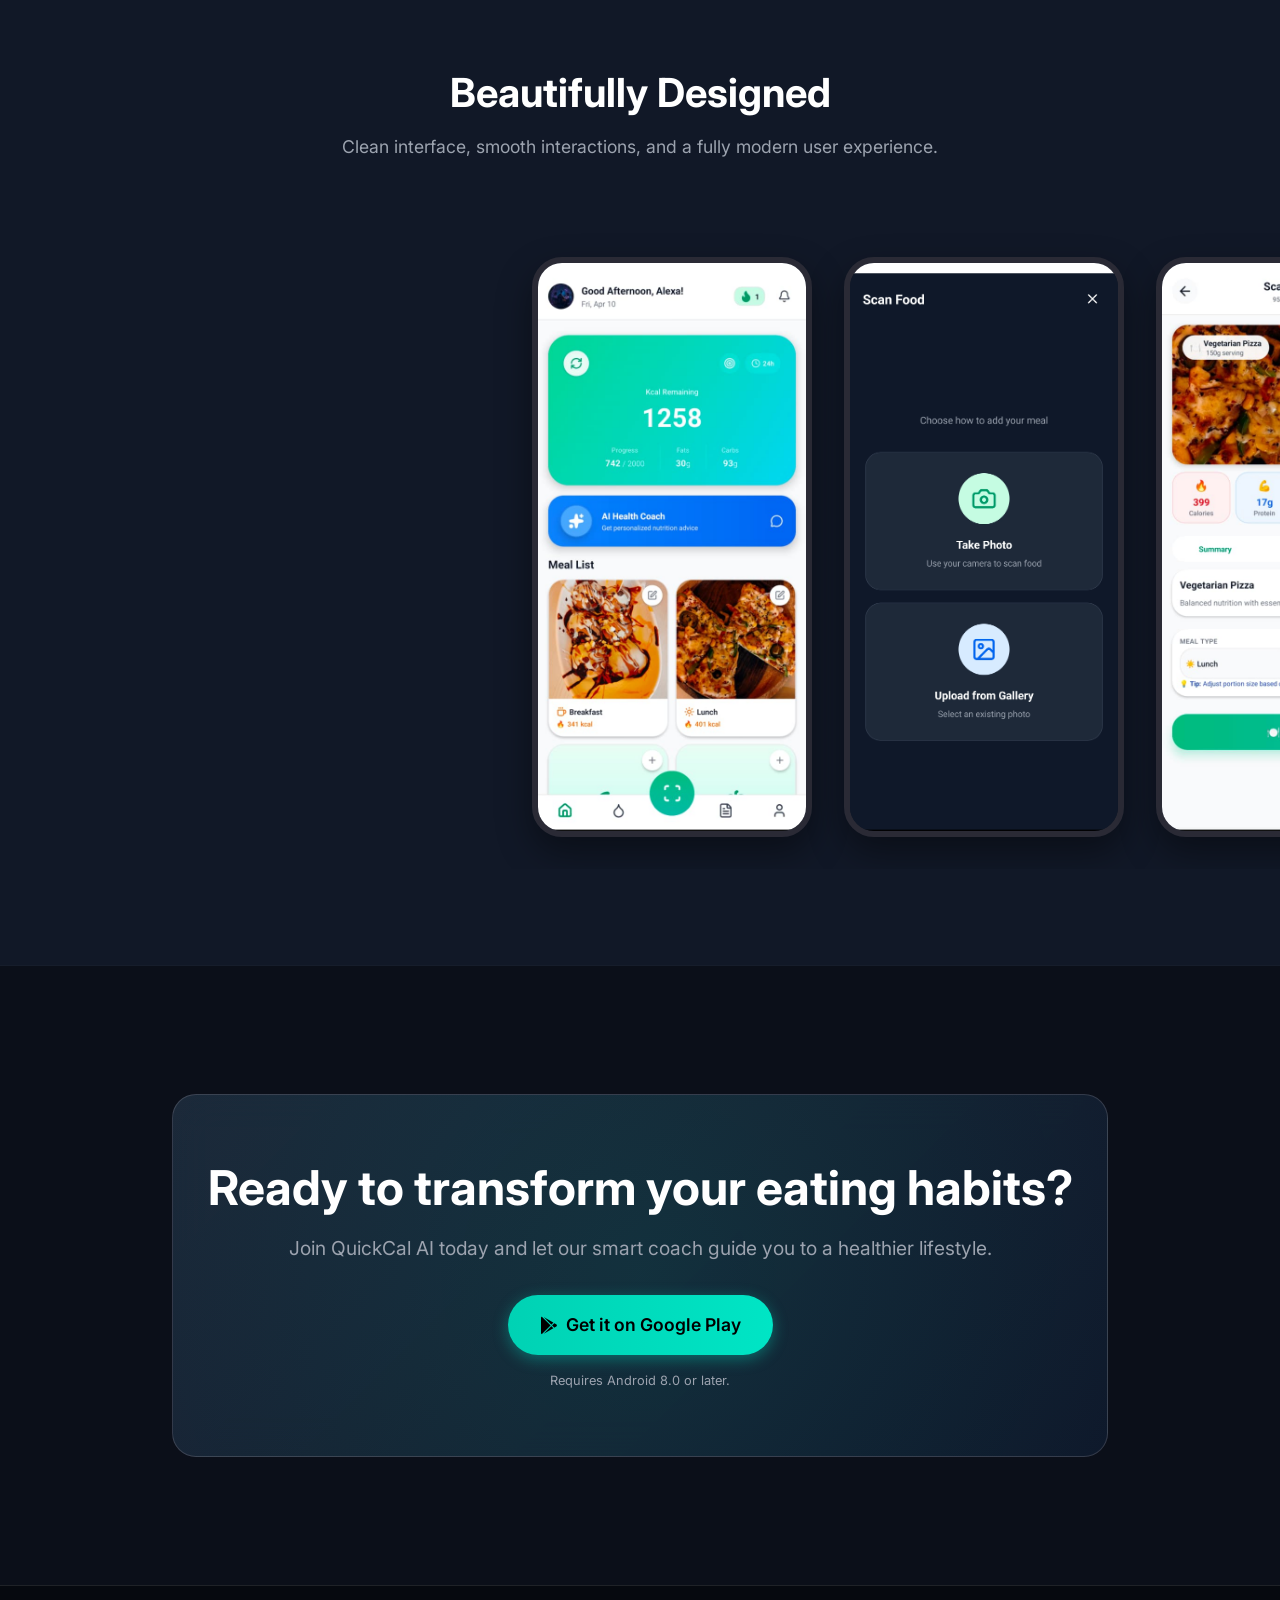
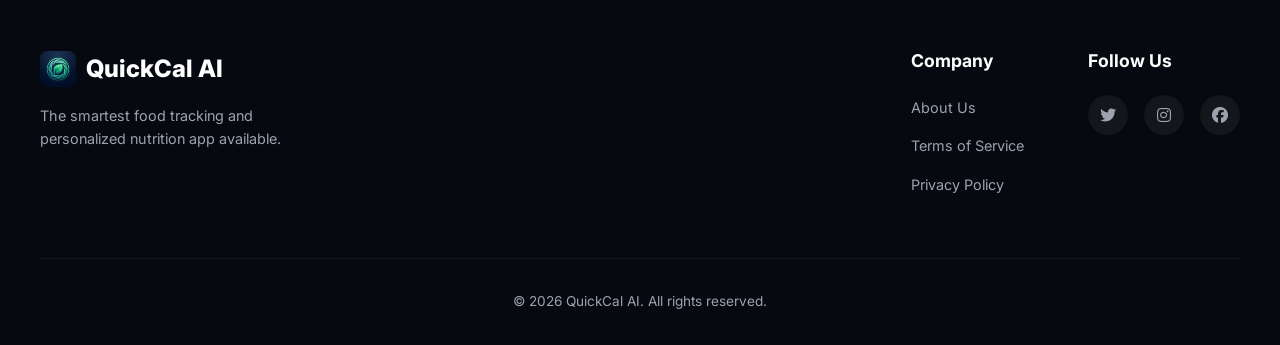
==== commit 08d89f9a: "feat: update website logo and add favicon using new custom leaf design" ====
--- a/index.html
+++ b/index.html
@@ -1,259 +1,509 @@
-<!DOCTYPE html>
-<html lang="en">
-<head>
-    <meta charset="UTF-8">
-    <meta name="viewport" content="width=device-width, initial-scale=1.0">
-    <title>QuickCal AI - Your Personal AI Nutritionist</title>
-    <meta name="description" content="QuickCal AI is a smart mobile app that tracks your calories, scans your meals, and offers personalized nutrition advice.">
-    <!-- Google Fonts -->
-    <link rel="preconnect" href="https://fonts.googleapis.com">
-    <link rel="preconnect" href="https://fonts.gstatic.com" crossorigin>
-    <link href="https://fonts.googleapis.com/css2?family=Inter:wght@300;400;500;600;700;800&display=swap" rel="stylesheet">
-    <!-- Custom CSS -->
-    <link rel="stylesheet" href="css/style.css">
-    <!-- FontAwesome for standard icons -->
-    <link rel="stylesheet" href="https://cdnjs.cloudflare.com/ajax/libs/font-awesome/6.4.0/css/all.min.css">
-</head>
-<body>
-    <!-- Navbar -->
-    <nav class="navbar">
-        <div class="nav-container">
-            <a href="#" class="logo">
-                <svg width="36" height="36" viewBox="0 0 24 24" fill="none" xmlns="http://www.w3.org/2000/svg">
-                    <circle cx="12" cy="12" r="10" stroke="#10b981" stroke-width="2.5" fill="#fff" />
-                    <path d="M8 12h8M12 8v8" stroke="#14b8a6" stroke-width="2.5" stroke-linecap="round" />
-                </svg>
-                QuickCal AI
-            </a>
-            <ul class="nav-links">
-                <li><a href="#features">Features</a></li>
-                <li><a href="#how-it-works">How It Works</a></li>
-                <li><a href="#screenshots">App Preview</a></li>
-                <li><a href="#download" class="nav-cta">Download App</a></li>
-            </ul>
-            <div class="mobile-menu-btn">
-                <i class="fa-solid fa-bars"></i>
-            </div>
-        </div>
-    </nav>
-
-    <!-- Header / Hero Section -->
-    <header class="hero" id="home">
-        <div class="hero-content fade-in-up">
-            <div class="badge">#1 AI Nutrition Assistant</div>
-            <h1>Track, Scan, & Optimize Your Health with AI</h1>
-            <p>Your personalized diet coach is just a tap away. Scan your meals, monitor calories, and achieve your daily goals effortlessly with QuickCal AI.</p>
-            <div class="hero-actions">
-                <a href="#download" class="btn btn-primary"><i class="fa-brands fa-google-play"></i> Get it on Play Store</a>
-                <a href="#features" class="btn btn-secondary">Learn More</a>
-            </div>
-            <div class="stats">
-                <div class="stat-item">
-                    <h3>95%+</h3>
-                    <p>Scan Accuracy</p>
-                </div>
-                <div class="stat-item">
-                    <h3>10k+</h3>
-                    <p>Foods Recognized</p>
-                </div>
-                <div class="stat-item">
-                    <h3>24/7</h3>
-                    <p>AI Support</p>
-                </div>
-            </div>
-        </div>
-        <div class="hero-image slide-in-right">
-            <!-- Representing Dashboard (Image 1) -->
-            <div class="device-mockup main-mockup">
-                <img src="assets/dashboard.png.jpeg" alt="QuickCal AI Dashboard View" onerror="this.src='https://placehold.co/400x800/0f172a/00d2b4?text=Dashboard+Screenshot'">
-            </div>
-            <div class="floating-card glass float-anim">
-                <div class="kcal-info">
-                    <span class="icon"><i class="fa-solid fa-fire"></i></span>
-                    <div class="details">
-                        <h4>1226 Kcal</h4>
-                        <p>Remaining Today</p>
-                    </div>
-                </div>
-            </div>
-        </div>
-    </header>
-
-    <!-- Features Section -->
-    <section class="features" id="features">
-        <div class="section-header fade-in-up">
-            <h2>Powered by Intelligent Artificial Intelligence</h2>
-            <p>Everything you need to hit your nutritional goals without the hassle of manual logging.</p>
-        </div>
-        
-        <div class="features-grid">
-            <!-- Feature 1 -->
-            <div class="feature-card fade-in-up hover-effect">
-                <div class="icon-wrapper">
-                    <i class="fa-solid fa-camera"></i>
-                </div>
-                <h3>Smart Camera Scanning</h3>
-                <p>Simply take a photo of your meal. Our AI identifies the food and calculates calories and macros instantly.</p>
-            </div>
-            <!-- Feature 2 -->
-            <div class="feature-card fade-in-up hover-effect" style="animation-delay: 0.1s;">
-                <div class="icon-wrapper">
-                    <i class="fa-solid fa-wand-magic-sparkles"></i>
-                </div>
-                <h3>AI Health Coach</h3>
-                <p>Chat directly with your QuickCal Coach. Get tailored nutrition advice, recipe ideas, and motivation.</p>
-            </div>
-            <!-- Feature 3 -->
-            <div class="feature-card fade-in-up hover-effect" style="animation-delay: 0.2s;">
-                <div class="icon-wrapper">
-                    <i class="fa-solid fa-chart-pie"></i>
-                </div>
-                <h3>Detailed Macro Tracking</h3>
-                <p>Monitor your daily progress. Track Protein, Carbs, and Fats to ensure a perfectly balanced diet.</p>
-            </div>
-        </div>
-    </section>
-
-    <!-- How It Works / Details Section -->
-    <section class="how-it-works" id="how-it-works">
-        <div class="split-section">
-            <div class="split-image slide-in-left">
-                <!-- Representing Scan Food & Results (Images 2 & 3) -->
-                <div class="device-mockup side-mockup">
-                    <img src="assets/scan-results.png.jpeg" alt="QuickCal App Scan Feature" onerror="this.src='https://placehold.co/400x800/0f172a/00d2b4?text=Scan+Results'">
-                </div>
-            </div>
-            <div class="split-content fade-in-right">
-                <h2>Effortless Meal Logging</h2>
-                <p>Gone are the days of searching databases. With QuickCal AI, identifying your food is magical.</p>
-                
-                <ul class="benefit-list">
-                    <li>
-                        <i class="fa-solid fa-circle-check"></i>
-                        <div>
-                            <h4>Snap a Picture or Upload</h4>
-                            <p>Capture your meal on the spot or upload one from the gallery to scan.</p>
-                        </div>
-                    </li>
-                    <li>
-                        <i class="fa-solid fa-circle-check"></i>
-                        <div>
-                            <h4>Instant Insights</h4>
-                            <p>Get accurate assessments with up to 95% confidence on meal type, portion sizes, and calories.</p>
-                        </div>
-                    </li>
-                    <li>
-                        <i class="fa-solid fa-circle-check"></i>
-                        <div>
-                            <h4>Log and Adjust</h4>
-                            <p>Adjust portion sizes with ease and add it straight to your breakfast, lunch, or dinner.</p>
-                        </div>
-                    </li>
-                </ul>
-            </div>
-        </div>
-        
-        <div class="split-section reverse">
-            <div class="split-content fade-in-left">
-                <h2>Your Personalized AI Coach</h2>
-                <p>Achieve your 2000 kcal daily goal with intelligent guidance.</p>
-                
-                <ul class="benefit-list">
-                    <li>
-                        <i class="fa-solid fa-circle-check"></i>
-                        <div>
-                            <h4>Interactive Chat</h4>
-                            <p>Ask nutrition questions anytime, anywhere.</p>
-                        </div>
-                    </li>
-                    <li>
-                        <i class="fa-solid fa-circle-check"></i>
-                        <div>
-                            <h4>Profile Personalization</h4>
-                            <p>Tailor your experience by adding your BMI, weight goals, and dietary preferences (e.g., Vegetarian).</p>
-                        </div>
-                    </li>
-                </ul>
-            </div>
-            <div class="split-image slide-in-right">
-                <!-- Representing AI Coach Chat (Image 5) -->
-                <div class="device-mockup side-mockup">
-                    <img src="assets/chat-coach.png.jpeg" alt="QuickCal AI Coach Chat" onerror="this.src='https://placehold.co/400x800/0f172a/00d2b4?text=AI+Coach'">
-                </div>
-                <div class="floating-card chat-reply glass float-anim-alt">
-                   <p>"I'm your QuickCal Coach. How can I help you hit your target today?"</p>
-                </div>
-            </div>
-        </div>
-    </section>
-
-    <!-- App Screenshots Gallery -->
-    <section class="screenshots" id="screenshots">
-        <div class="section-header fade-in-up">
-            <h2>Beautifully Designed</h2>
-            <p>Clean interface, smooth interactions, and a fully modern user experience.</p>
-        </div>
-        <div class="carousel-container fade-in-up">
-            <div class="screen-track">
-                <div class="screen-item"><img src="assets/dashboard.png.jpeg" alt="App Dashboard" onerror="this.src='https://placehold.co/400x800/0f172a/1e293b?text=Home'"></div>
-                <div class="screen-item"><img src="assets/scan-food.png.jpeg" alt="Scan Food" onerror="this.src='https://placehold.co/400x800/0f172a/1e293b?text=Scan+Setup'"></div>
-                <div class="screen-item"><img src="assets/scan-results.png.jpeg" alt="Scan Results" onerror="this.src='https://placehold.co/400x800/0f172a/1e293b?text=Analysis'"></div>
-                <div class="screen-item"><img src="assets/profile.png.jpeg" alt="Profile" onerror="this.src='https://placehold.co/400x800/0f172a/1e293b?text=Profile'"></div>
-                <div class="screen-item"><img src="assets/chat-coach.png.jpeg" alt="AI Coach Chat" onerror="this.src='https://placehold.co/400x800/0f172a/1e293b?text=Chat'"></div>
-            </div>
-        </div>
-    </section>
-
-    <!-- Download CTA -->
-    <section class="cta" id="download">
-        <div class="cta-banner fade-in-up glass-heavy">
-            <h2>Ready to transform your eating habits?</h2>
-            <p>Join QuickCal AI today and let our smart coach guide you to a healthier lifestyle.</p>
-            <a href="#" class="btn btn-primary btn-large cta-btn">
-                <i class="fa-brands fa-google-play"></i> Get it on Google Play
-            </a>
-            <p class="small-note">Requires Android 8.0 or later.</p>
-        </div>
-    </section>
-
-    <!-- Footer -->
-    <footer>
-        <div class="footer-content">
-            <div class="footer-brand">
-                <a href="#" class="logo">
-                     <svg width="36" height="36" viewBox="0 0 24 24" fill="none" xmlns="http://www.w3.org/2000/svg">
-                         <circle cx="12" cy="12" r="10" stroke="#10b981" stroke-width="2.5" fill="#fff" />
-                         <path d="M8 12h8M12 8v8" stroke="#14b8a6" stroke-width="2.5" stroke-linecap="round" />
-                     </svg>
-                     QuickCal AI
-                </a>
-                <p>The smartest food tracking and personalized nutrition app available.</p>
-            </div>
-            <div class="footer-links">
-                <div class="link-column">
-                    <h4>Company</h4>
-                    <ul>
-                        <li><a href="#home">About Us</a></li>
-                        <li><a href="terms.html">Terms of Service</a></li>
-                        <li><a href="privacy.html">Privacy Policy</a></li>
-                    </ul>
-                </div>
-                <div class="link-column">
-                    <h4>Follow Us</h4>
-                    <div class="social-links">
-                        <a href="#"><i class="fa-brands fa-twitter"></i></a>
-                        <a href="#"><i class="fa-brands fa-instagram"></i></a>
-                        <a href="#"><i class="fa-brands fa-facebook"></i></a>
-                    </div>
-                </div>
-            </div>
-        </div>
-        <div class="footer-bottom">
-            <p>&copy; 2026 QuickCal AI. All rights reserved.</p>
-        </div>
-    </footer>
-
-    <!-- Custom JS -->
-    <script src="js/main.js"></script>
-</body>
-</html>
+<!DOCTYPE html>+
+<html lang="en">+
+<head>+
+    <meta charset="UTF-8">+
+    <meta name="viewport" content="width=device-width, initial-scale=1.0">+
+    <title>QuickCal AI - Your Personal AI Nutritionist</title>+
+    <meta name="description" content="QuickCal AI is a smart mobile app that tracks your calories, scans your meals, and offers personalized nutrition advice.">+
+    <!-- Google Fonts -->+
+    <link rel="preconnect" href="https://fonts.googleapis.com">+
+    <link rel="preconnect" href="https://fonts.gstatic.com" crossorigin>+
+    <link href="https://fonts.googleapis.com/css2?family=Inter:wght@300;400;500;600;700;800&display=swap" rel="stylesheet">+
+    <!-- Custom CSS -->+
+    <link rel="stylesheet" href="css/style.css">+
+    <!-- Favicon -->+
+    <link rel="icon" type="image/jpeg" href="assets/logo.jpeg">+
+    <!-- FontAwesome for standard icons -->+
+    <link rel="stylesheet" href="https://cdnjs.cloudflare.com/ajax/libs/font-awesome/6.4.0/css/all.min.css">+
+</head>+
+<body>+
+    <!-- Navbar -->+
+    <nav class="navbar">+
+        <div class="nav-container">+
+            <a href="#" class="logo">+
+                <img src="assets/logo.jpeg" alt="QuickCal AI Logo" class="logo-img">+
+                QuickCal AI+
+            </a>+
+            <ul class="nav-links">+
+                <li><a href="#features">Features</a></li>+
+                <li><a href="#how-it-works">How It Works</a></li>+
+                <li><a href="#screenshots">App Preview</a></li>+
+                <li><a href="#download" class="nav-cta">Download App</a></li>+
+            </ul>+
+            <div class="mobile-menu-btn">+
+                <i class="fa-solid fa-bars"></i>+
+            </div>+
+        </div>+
+    </nav>+
++
+    <!-- Header / Hero Section -->+
+    <header class="hero" id="home">+
+        <div class="hero-content fade-in-up">+
+            <div class="badge">#1 AI Nutrition Assistant</div>+
+            <h1>Track, Scan, & Optimize Your Health with AI</h1>+
+            <p>Your personalized diet coach is just a tap away. Scan your meals, monitor calories, and achieve your daily goals effortlessly with QuickCal AI.</p>+
+            <div class="hero-actions">+
+                <a href="#download" class="btn btn-primary"><i class="fa-brands fa-google-play"></i> Get it on Play Store</a>+
+                <a href="#features" class="btn btn-secondary">Learn More</a>+
+            </div>+
+            <div class="stats">+
+                <div class="stat-item">+
+                    <h3>95%+</h3>+
+                    <p>Scan Accuracy</p>+
+                </div>+
+                <div class="stat-item">+
+                    <h3>10k+</h3>+
+                    <p>Foods Recognized</p>+
+                </div>+
+                <div class="stat-item">+
+                    <h3>24/7</h3>+
+                    <p>AI Support</p>+
+                </div>+
+            </div>+
+        </div>+
+        <div class="hero-image slide-in-right">+
+            <!-- Representing Dashboard (Image 1) -->+
+            <div class="device-mockup main-mockup">+
+                <img src="assets/dashboard.png.jpeg" alt="QuickCal AI Dashboard View" onerror="this.src='https://placehold.co/400x800/0f172a/00d2b4?text=Dashboard+Screenshot'">+
+            </div>+
+            <div class="floating-card glass float-anim">+
+                <div class="kcal-info">+
+                    <span class="icon"><i class="fa-solid fa-fire"></i></span>+
+                    <div class="details">+
+                        <h4>1226 Kcal</h4>+
+                        <p>Remaining Today</p>+
+                    </div>+
+                </div>+
+            </div>+
+        </div>+
+    </header>+
++
+    <!-- Features Section -->+
+    <section class="features" id="features">+
+        <div class="section-header fade-in-up">+
+            <h2>Powered by Intelligent Artificial Intelligence</h2>+
+            <p>Everything you need to hit your nutritional goals without the hassle of manual logging.</p>+
+        </div>+
+        +
+        <div class="features-grid">+
+            <!-- Feature 1 -->+
+            <div class="feature-card fade-in-up hover-effect">+
+                <div class="icon-wrapper">+
+                    <i class="fa-solid fa-camera"></i>+
+                </div>+
+                <h3>Smart Camera Scanning</h3>+
+                <p>Simply take a photo of your meal. Our AI identifies the food and calculates calories and macros instantly.</p>+
+            </div>+
+            <!-- Feature 2 -->+
+            <div class="feature-card fade-in-up hover-effect" style="animation-delay: 0.1s;">+
+                <div class="icon-wrapper">+
+                    <i class="fa-solid fa-wand-magic-sparkles"></i>+
+                </div>+
+                <h3>AI Health Coach</h3>+
+                <p>Chat directly with your QuickCal Coach. Get tailored nutrition advice, recipe ideas, and motivation.</p>+
+            </div>+
+            <!-- Feature 3 -->+
+            <div class="feature-card fade-in-up hover-effect" style="animation-delay: 0.2s;">+
+                <div class="icon-wrapper">+
+                    <i class="fa-solid fa-chart-pie"></i>+
+                </div>+
+                <h3>Detailed Macro Tracking</h3>+
+                <p>Monitor your daily progress. Track Protein, Carbs, and Fats to ensure a perfectly balanced diet.</p>+
+            </div>+
+        </div>+
+    </section>+
++
+    <!-- How It Works / Details Section -->+
+    <section class="how-it-works" id="how-it-works">+
+        <div class="split-section">+
+            <div class="split-image slide-in-left">+
+                <!-- Representing Scan Food & Results (Images 2 & 3) -->+
+                <div class="device-mockup side-mockup">+
+                    <img src="assets/scan-results.png.jpeg" alt="QuickCal App Scan Feature" onerror="this.src='https://placehold.co/400x800/0f172a/00d2b4?text=Scan+Results'">+
+                </div>+
+            </div>+
+            <div class="split-content fade-in-right">+
+                <h2>Effortless Meal Logging</h2>+
+                <p>Gone are the days of searching databases. With QuickCal AI, identifying your food is magical.</p>+
+                +
+                <ul class="benefit-list">+
+                    <li>+
+                        <i class="fa-solid fa-circle-check"></i>+
+                        <div>+
+                            <h4>Snap a Picture or Upload</h4>+
+                            <p>Capture your meal on the spot or upload one from the gallery to scan.</p>+
+                        </div>+
+                    </li>+
+                    <li>+
+                        <i class="fa-solid fa-circle-check"></i>+
+                        <div>+
+                            <h4>Instant Insights</h4>+
+                            <p>Get accurate assessments with up to 95% confidence on meal type, portion sizes, and calories.</p>+
+                        </div>+
+                    </li>+
+                    <li>+
+                        <i class="fa-solid fa-circle-check"></i>+
+                        <div>+
+                            <h4>Log and Adjust</h4>+
+                            <p>Adjust portion sizes with ease and add it straight to your breakfast, lunch, or dinner.</p>+
+                        </div>+
+                    </li>+
+                </ul>+
+            </div>+
+        </div>+
+        +
+        <div class="split-section reverse">+
+            <div class="split-content fade-in-left">+
+                <h2>Your Personalized AI Coach</h2>+
+                <p>Achieve your 2000 kcal daily goal with intelligent guidance.</p>+
+                +
+                <ul class="benefit-list">+
+                    <li>+
+                        <i class="fa-solid fa-circle-check"></i>+
+                        <div>+
+                            <h4>Interactive Chat</h4>+
+                            <p>Ask nutrition questions anytime, anywhere.</p>+
+                        </div>+
+                    </li>+
+                    <li>+
+                        <i class="fa-solid fa-circle-check"></i>+
+                        <div>+
+                            <h4>Profile Personalization</h4>+
+                            <p>Tailor your experience by adding your BMI, weight goals, and dietary preferences (e.g., Vegetarian).</p>+
+                        </div>+
+                    </li>+
+                </ul>+
+            </div>+
+            <div class="split-image slide-in-right">+
+                <!-- Representing AI Coach Chat (Image 5) -->+
+                <div class="device-mockup side-mockup">+
+                    <img src="assets/chat-coach.png.jpeg" alt="QuickCal AI Coach Chat" onerror="this.src='https://placehold.co/400x800/0f172a/00d2b4?text=AI+Coach'">+
+                </div>+
+                <div class="floating-card chat-reply glass float-anim-alt">+
+                   <p>"I'm your QuickCal Coach. How can I help you hit your target today?"</p>+
+                </div>+
+            </div>+
+        </div>+
+    </section>+
++
+    <!-- App Screenshots Gallery -->+
+    <section class="screenshots" id="screenshots">+
+        <div class="section-header fade-in-up">+
+            <h2>Beautifully Designed</h2>+
+            <p>Clean interface, smooth interactions, and a fully modern user experience.</p>+
+        </div>+
+        <div class="carousel-container fade-in-up">+
+            <div class="screen-track">+
+                <div class="screen-item"><img src="assets/dashboard.png.jpeg" alt="App Dashboard" onerror="this.src='https://placehold.co/400x800/0f172a/1e293b?text=Home'"></div>+
+                <div class="screen-item"><img src="assets/scan-food.png.jpeg" alt="Scan Food" onerror="this.src='https://placehold.co/400x800/0f172a/1e293b?text=Scan+Setup'"></div>+
+                <div class="screen-item"><img src="assets/scan-results.png.jpeg" alt="Scan Results" onerror="this.src='https://placehold.co/400x800/0f172a/1e293b?text=Analysis'"></div>+
+                <div class="screen-item"><img src="assets/profile.png.jpeg" alt="Profile" onerror="this.src='https://placehold.co/400x800/0f172a/1e293b?text=Profile'"></div>+
+                <div class="screen-item"><img src="assets/chat-coach.png.jpeg" alt="AI Coach Chat" onerror="this.src='https://placehold.co/400x800/0f172a/1e293b?text=Chat'"></div>+
+            </div>+
+        </div>+
+    </section>+
++
+    <!-- Download CTA -->+
+    <section class="cta" id="download">+
+        <div class="cta-banner fade-in-up glass-heavy">+
+            <h2>Ready to transform your eating habits?</h2>+
+            <p>Join QuickCal AI today and let our smart coach guide you to a healthier lifestyle.</p>+
+            <a href="#" class="btn btn-primary btn-large cta-btn">+
+                <i class="fa-brands fa-google-play"></i> Get it on Google Play+
+            </a>+
+            <p class="small-note">Requires Android 8.0 or later.</p>+
+        </div>+
+    </section>+
++
+    <!-- Footer -->+
+    <footer>+
+        <div class="footer-content">+
+            <div class="footer-brand">+
+                <a href="#" class="logo">+
+                     <img src="assets/logo.jpeg" alt="QuickCal AI Logo" class="logo-img">+
+                     QuickCal AI+
+                </a>+
+                <p>The smartest food tracking and personalized nutrition app available.</p>+
+            </div>+
+            <div class="footer-links">+
+                <div class="link-column">+
+                    <h4>Company</h4>+
+                    <ul>+
+                        <li><a href="#home">About Us</a></li>+
+                        <li><a href="terms.html">Terms of Service</a></li>+
+                        <li><a href="privacy.html">Privacy Policy</a></li>+
+                    </ul>+
+                </div>+
+                <div class="link-column">+
+                    <h4>Follow Us</h4>+
+                    <div class="social-links">+
+                        <a href="#"><i class="fa-brands fa-twitter"></i></a>+
+                        <a href="#"><i class="fa-brands fa-instagram"></i></a>+
+                        <a href="#"><i class="fa-brands fa-facebook"></i></a>+
+                    </div>+
+                </div>+
+            </div>+
+        </div>+
+        <div class="footer-bottom">+
+            <p>&copy; 2026 QuickCal AI. All rights reserved.</p>+
+        </div>+
+    </footer>+
++
+    <!-- Custom JS -->+
+    <script src="js/main.js"></script>+
+</body>+
+</html>
--- a/css/style.css
+++ b/css/style.css
@@ -826,3 +826,21 @@
 .back-home:hover {
     text-decoration: underline;
 }
++
++
+/* Custom Logo Image Styling */+
+.logo-img {+
+    width: 36px;+
+    height: 36px;+
+    border-radius: 8px;+
+    object-fit: cover;+
+}+
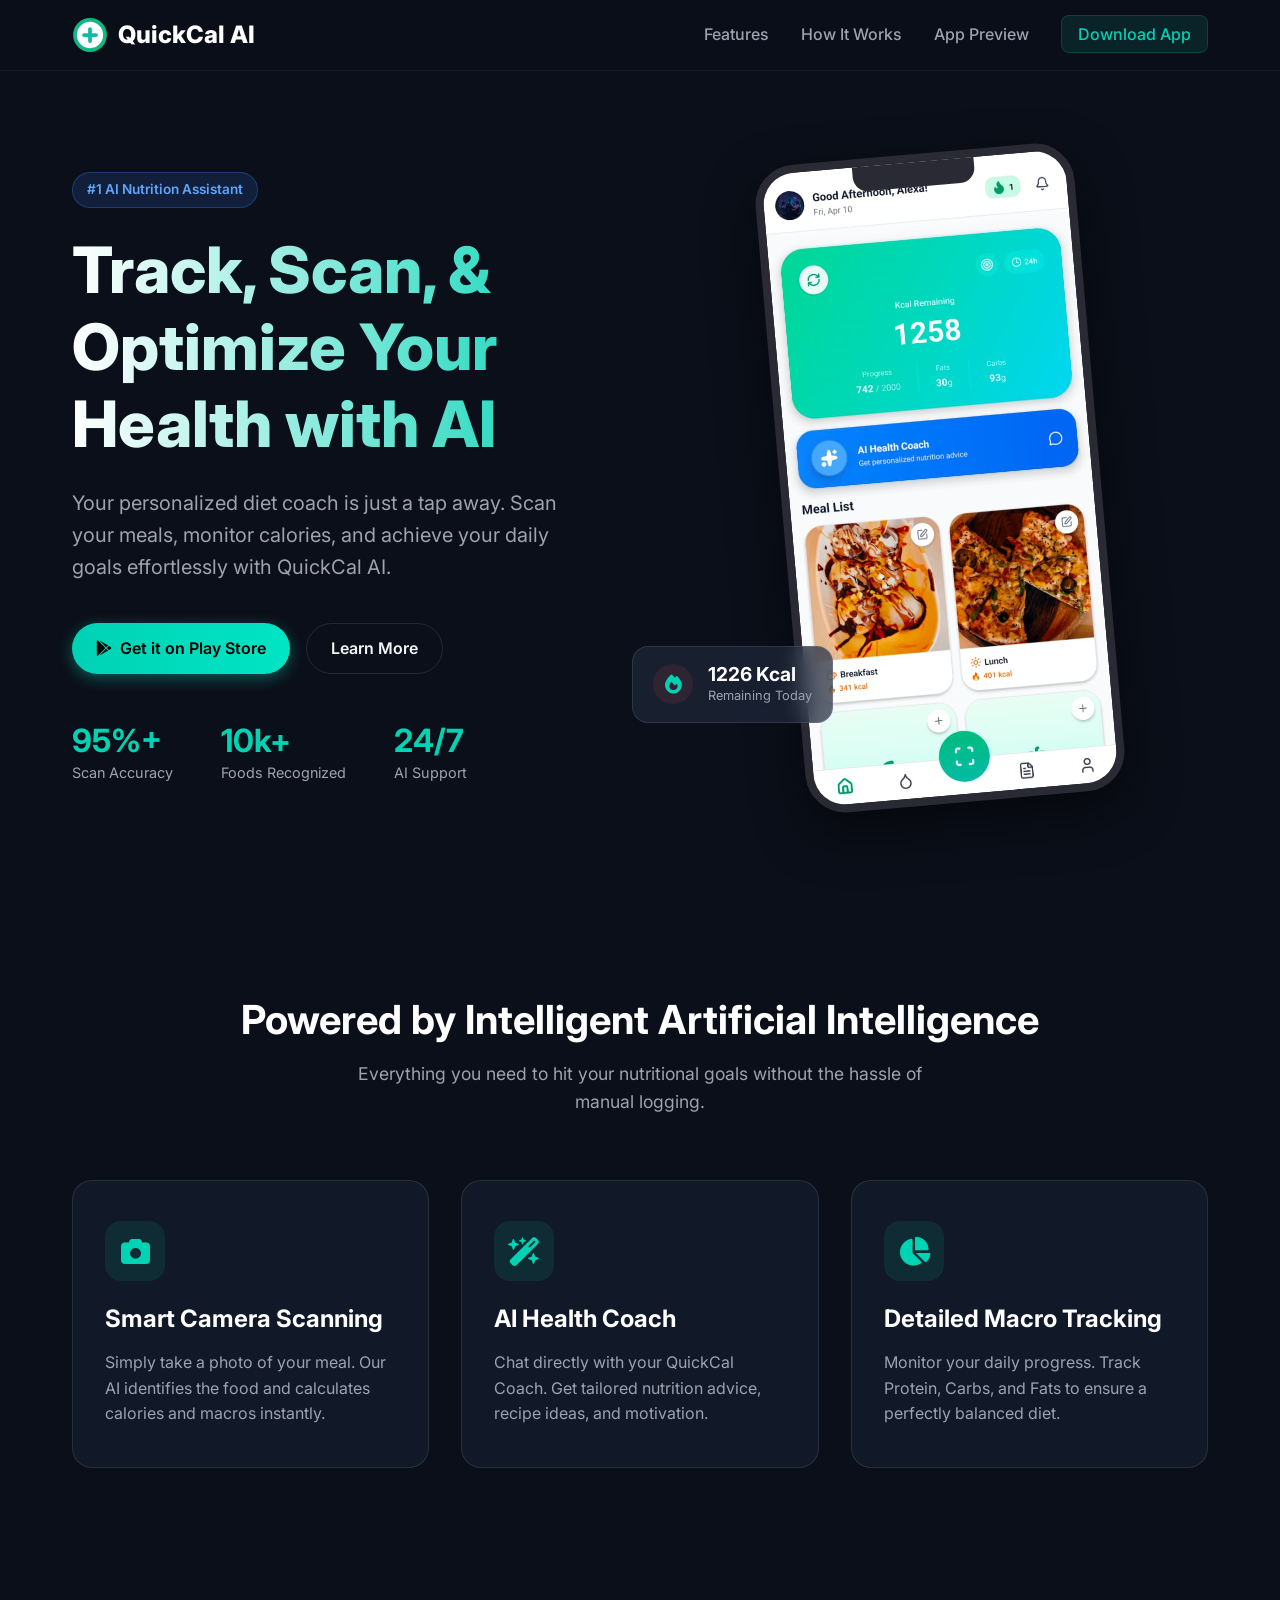
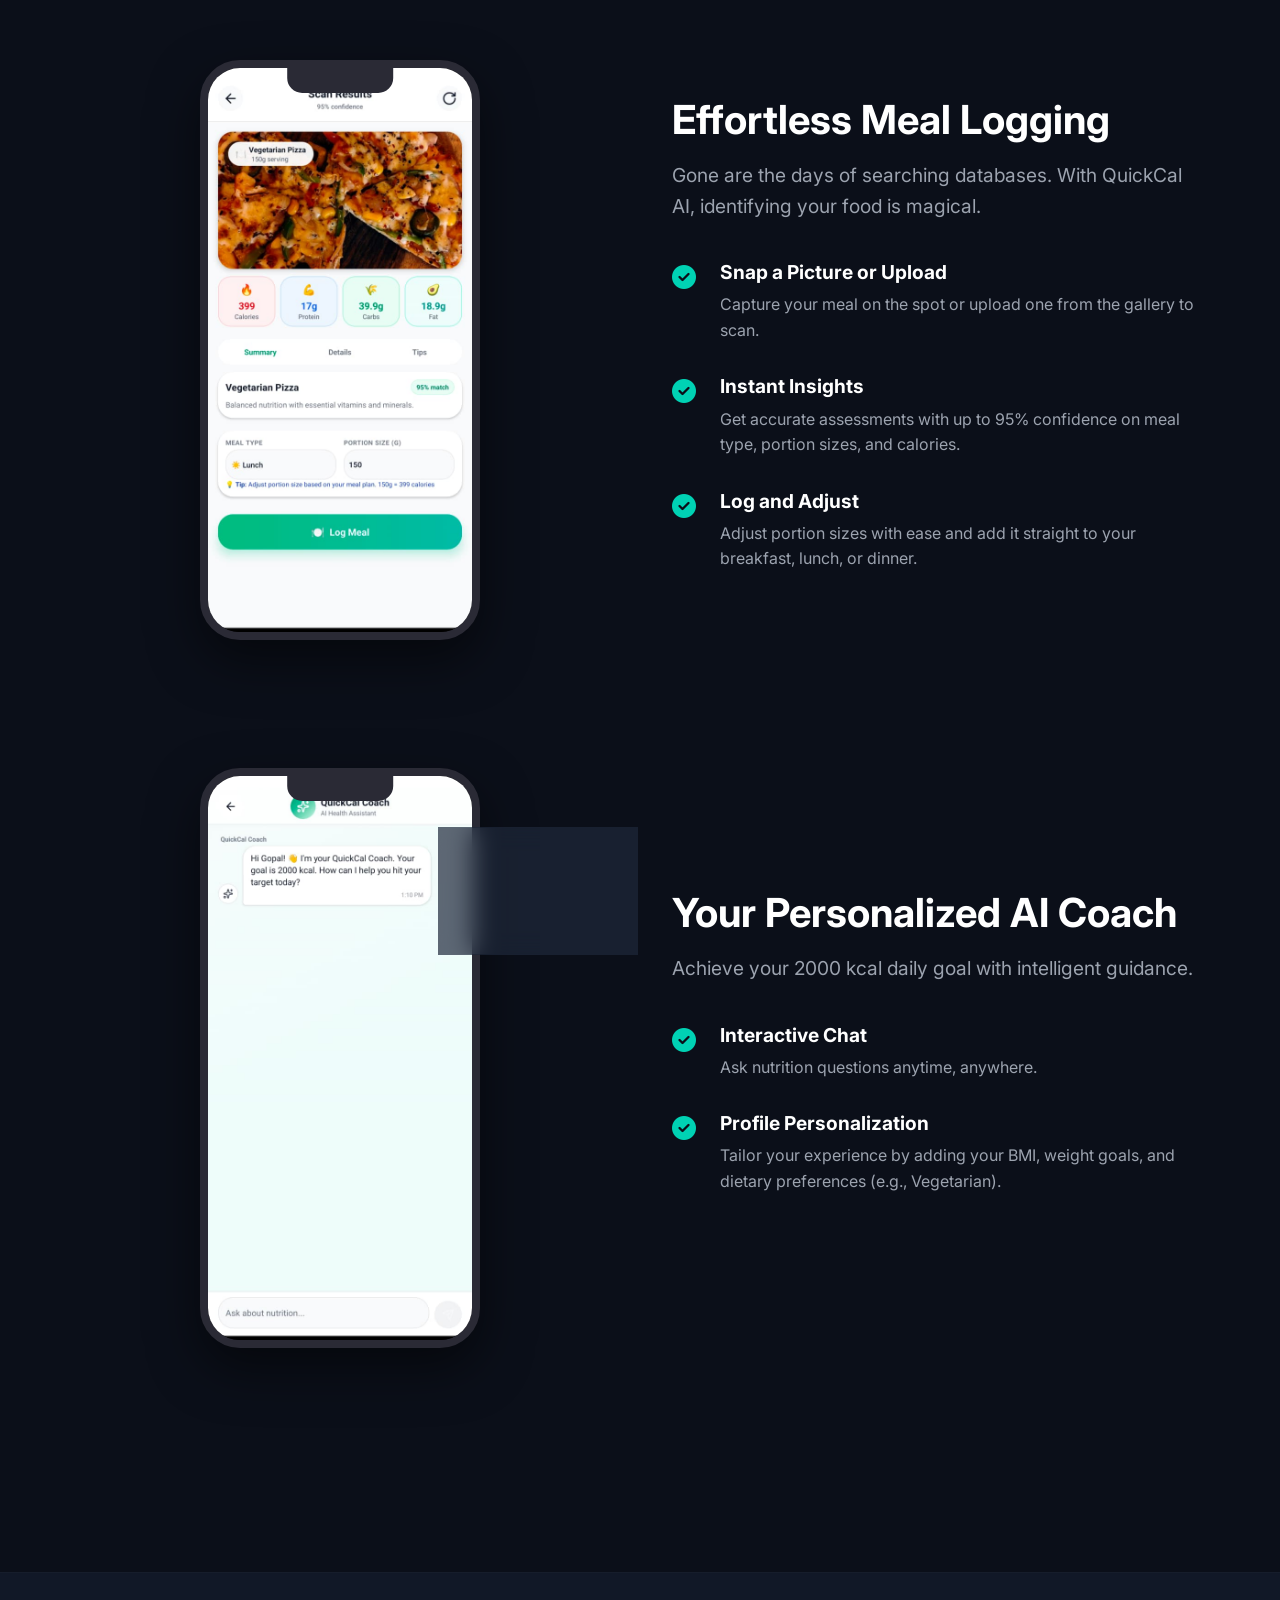
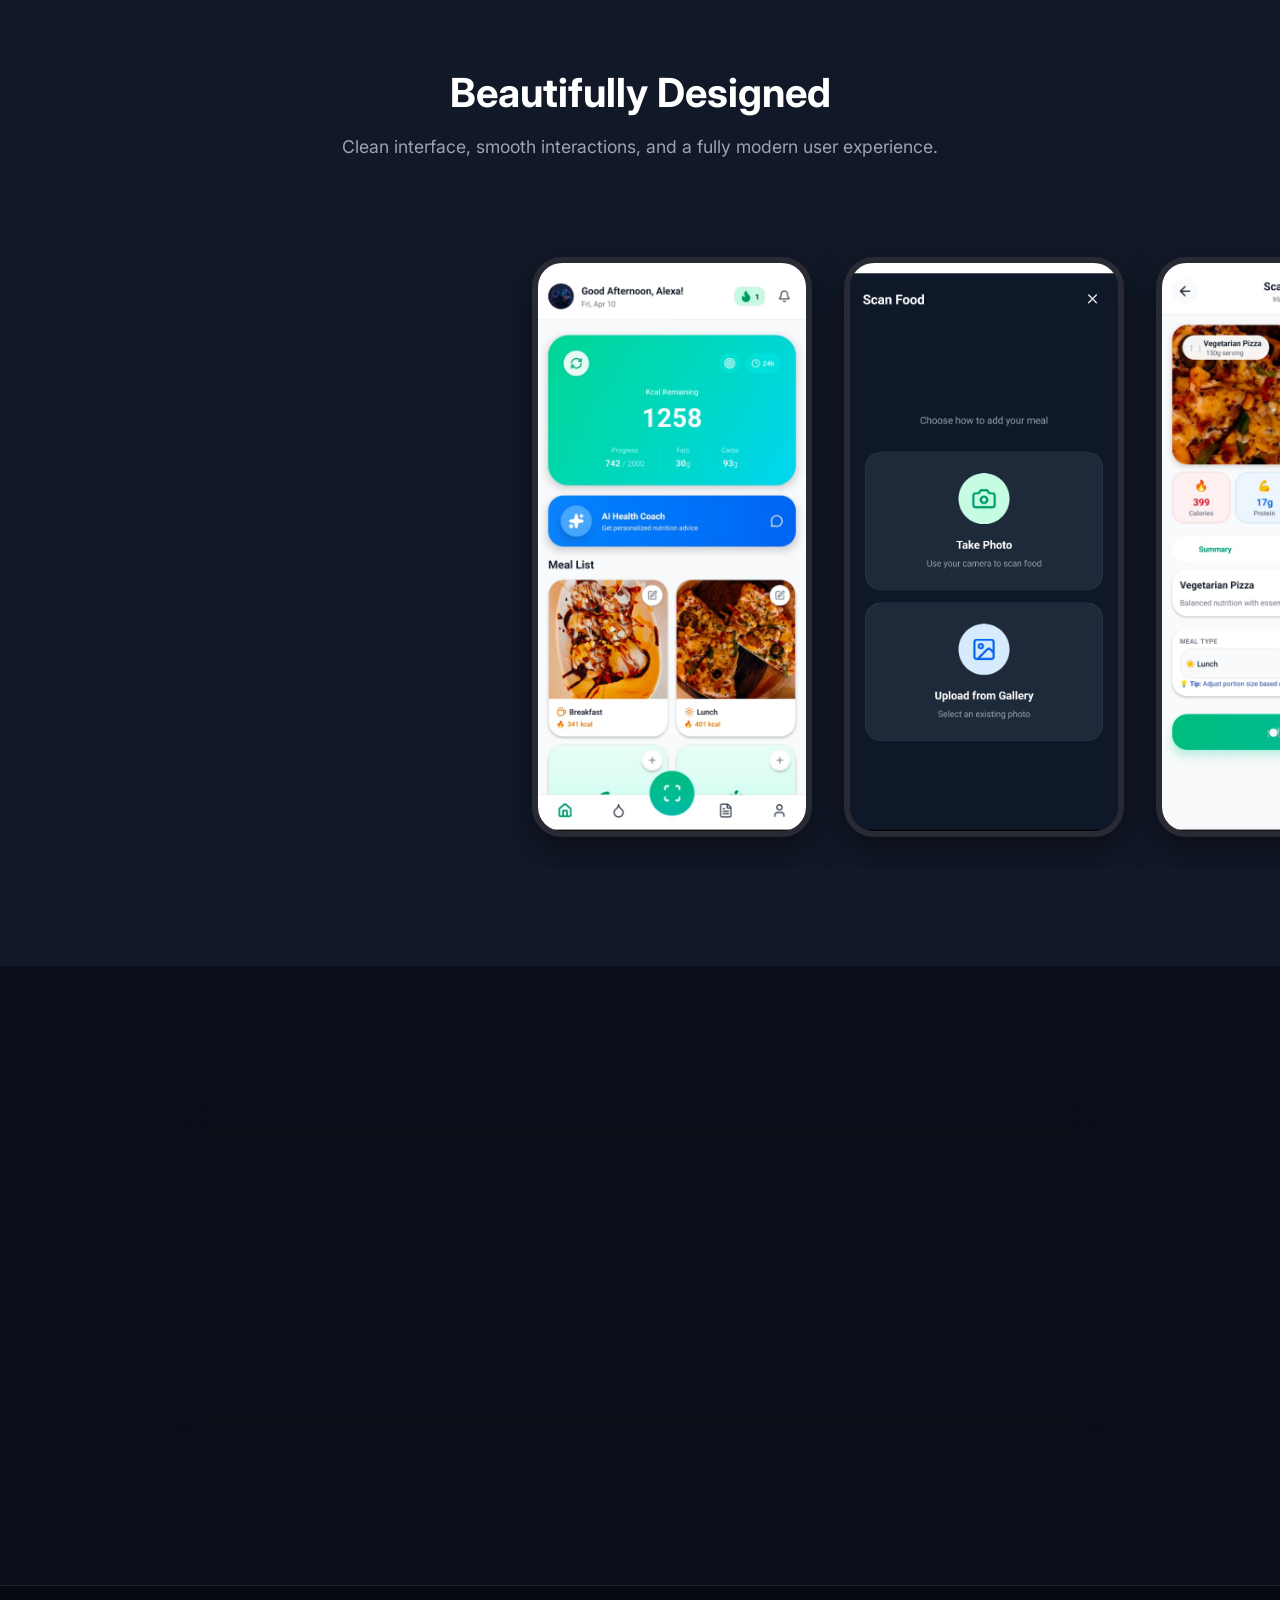
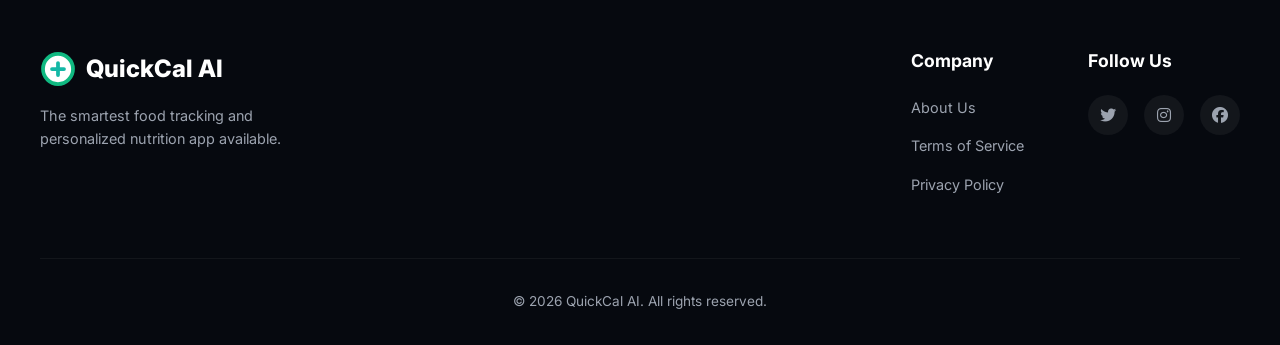
==== commit d01736ee: "update database info in privacy policy and save latest website updates" ====
--- a/index.html
+++ b/index.html
@@ -1,509 +1,259 @@
-<!DOCTYPE html>-
-<html lang="en">-
-<head>-
-    <meta charset="UTF-8">-
-    <meta name="viewport" content="width=device-width, initial-scale=1.0">-
-    <title>QuickCal AI - Your Personal AI Nutritionist</title>-
-    <meta name="description" content="QuickCal AI is a smart mobile app that tracks your calories, scans your meals, and offers personalized nutrition advice.">-
-    <!-- Google Fonts -->-
-    <link rel="preconnect" href="https://fonts.googleapis.com">-
-    <link rel="preconnect" href="https://fonts.gstatic.com" crossorigin>-
-    <link href="https://fonts.googleapis.com/css2?family=Inter:wght@300;400;500;600;700;800&display=swap" rel="stylesheet">-
-    <!-- Custom CSS -->-
-    <link rel="stylesheet" href="css/style.css">-
-    <!-- Favicon -->-
-    <link rel="icon" type="image/jpeg" href="assets/logo.jpeg">-
-    <!-- FontAwesome for standard icons -->-
-    <link rel="stylesheet" href="https://cdnjs.cloudflare.com/ajax/libs/font-awesome/6.4.0/css/all.min.css">-
-</head>-
-<body>-
-    <!-- Navbar -->-
-    <nav class="navbar">-
-        <div class="nav-container">-
-            <a href="#" class="logo">-
-                <img src="assets/logo.jpeg" alt="QuickCal AI Logo" class="logo-img">-
-                QuickCal AI-
-            </a>-
-            <ul class="nav-links">-
-                <li><a href="#features">Features</a></li>-
-                <li><a href="#how-it-works">How It Works</a></li>-
-                <li><a href="#screenshots">App Preview</a></li>-
-                <li><a href="#download" class="nav-cta">Download App</a></li>-
-            </ul>-
-            <div class="mobile-menu-btn">-
-                <i class="fa-solid fa-bars"></i>-
-            </div>-
-        </div>-
-    </nav>-
--
-    <!-- Header / Hero Section -->-
-    <header class="hero" id="home">-
-        <div class="hero-content fade-in-up">-
-            <div class="badge">#1 AI Nutrition Assistant</div>-
-            <h1>Track, Scan, & Optimize Your Health with AI</h1>-
-            <p>Your personalized diet coach is just a tap away. Scan your meals, monitor calories, and achieve your daily goals effortlessly with QuickCal AI.</p>-
-            <div class="hero-actions">-
-                <a href="#download" class="btn btn-primary"><i class="fa-brands fa-google-play"></i> Get it on Play Store</a>-
-                <a href="#features" class="btn btn-secondary">Learn More</a>-
-            </div>-
-            <div class="stats">-
-                <div class="stat-item">-
-                    <h3>95%+</h3>-
-                    <p>Scan Accuracy</p>-
-                </div>-
-                <div class="stat-item">-
-                    <h3>10k+</h3>-
-                    <p>Foods Recognized</p>-
-                </div>-
-                <div class="stat-item">-
-                    <h3>24/7</h3>-
-                    <p>AI Support</p>-
-                </div>-
-            </div>-
-        </div>-
-        <div class="hero-image slide-in-right">-
-            <!-- Representing Dashboard (Image 1) -->-
-            <div class="device-mockup main-mockup">-
-                <img src="assets/dashboard.png.jpeg" alt="QuickCal AI Dashboard View" onerror="this.src='https://placehold.co/400x800/0f172a/00d2b4?text=Dashboard+Screenshot'">-
-            </div>-
-            <div class="floating-card glass float-anim">-
-                <div class="kcal-info">-
-                    <span class="icon"><i class="fa-solid fa-fire"></i></span>-
-                    <div class="details">-
-                        <h4>1226 Kcal</h4>-
-                        <p>Remaining Today</p>-
-                    </div>-
-                </div>-
-            </div>-
-        </div>-
-    </header>-
--
-    <!-- Features Section -->-
-    <section class="features" id="features">-
-        <div class="section-header fade-in-up">-
-            <h2>Powered by Intelligent Artificial Intelligence</h2>-
-            <p>Everything you need to hit your nutritional goals without the hassle of manual logging.</p>-
-        </div>-
-        -
-        <div class="features-grid">-
-            <!-- Feature 1 -->-
-            <div class="feature-card fade-in-up hover-effect">-
-                <div class="icon-wrapper">-
-                    <i class="fa-solid fa-camera"></i>-
-                </div>-
-                <h3>Smart Camera Scanning</h3>-
-                <p>Simply take a photo of your meal. Our AI identifies the food and calculates calories and macros instantly.</p>-
-            </div>-
-            <!-- Feature 2 -->-
-            <div class="feature-card fade-in-up hover-effect" style="animation-delay: 0.1s;">-
-                <div class="icon-wrapper">-
-                    <i class="fa-solid fa-wand-magic-sparkles"></i>-
-                </div>-
-                <h3>AI Health Coach</h3>-
-                <p>Chat directly with your QuickCal Coach. Get tailored nutrition advice, recipe ideas, and motivation.</p>-
-            </div>-
-            <!-- Feature 3 -->-
-            <div class="feature-card fade-in-up hover-effect" style="animation-delay: 0.2s;">-
-                <div class="icon-wrapper">-
-                    <i class="fa-solid fa-chart-pie"></i>-
-                </div>-
-                <h3>Detailed Macro Tracking</h3>-
-                <p>Monitor your daily progress. Track Protein, Carbs, and Fats to ensure a perfectly balanced diet.</p>-
-            </div>-
-        </div>-
-    </section>-
--
-    <!-- How It Works / Details Section -->-
-    <section class="how-it-works" id="how-it-works">-
-        <div class="split-section">-
-            <div class="split-image slide-in-left">-
-                <!-- Representing Scan Food & Results (Images 2 & 3) -->-
-                <div class="device-mockup side-mockup">-
-                    <img src="assets/scan-results.png.jpeg" alt="QuickCal App Scan Feature" onerror="this.src='https://placehold.co/400x800/0f172a/00d2b4?text=Scan+Results'">-
-                </div>-
-            </div>-
-            <div class="split-content fade-in-right">-
-                <h2>Effortless Meal Logging</h2>-
-                <p>Gone are the days of searching databases. With QuickCal AI, identifying your food is magical.</p>-
-                -
-                <ul class="benefit-list">-
-                    <li>-
-                        <i class="fa-solid fa-circle-check"></i>-
-                        <div>-
-                            <h4>Snap a Picture or Upload</h4>-
-                            <p>Capture your meal on the spot or upload one from the gallery to scan.</p>-
-                        </div>-
-                    </li>-
-                    <li>-
-                        <i class="fa-solid fa-circle-check"></i>-
-                        <div>-
-                            <h4>Instant Insights</h4>-
-                            <p>Get accurate assessments with up to 95% confidence on meal type, portion sizes, and calories.</p>-
-                        </div>-
-                    </li>-
-                    <li>-
-                        <i class="fa-solid fa-circle-check"></i>-
-                        <div>-
-                            <h4>Log and Adjust</h4>-
-                            <p>Adjust portion sizes with ease and add it straight to your breakfast, lunch, or dinner.</p>-
-                        </div>-
-                    </li>-
-                </ul>-
-            </div>-
-        </div>-
-        -
-        <div class="split-section reverse">-
-            <div class="split-content fade-in-left">-
-                <h2>Your Personalized AI Coach</h2>-
-                <p>Achieve your 2000 kcal daily goal with intelligent guidance.</p>-
-                -
-                <ul class="benefit-list">-
-                    <li>-
-                        <i class="fa-solid fa-circle-check"></i>-
-                        <div>-
-                            <h4>Interactive Chat</h4>-
-                            <p>Ask nutrition questions anytime, anywhere.</p>-
-                        </div>-
-                    </li>-
-                    <li>-
-                        <i class="fa-solid fa-circle-check"></i>-
-                        <div>-
-                            <h4>Profile Personalization</h4>-
-                            <p>Tailor your experience by adding your BMI, weight goals, and dietary preferences (e.g., Vegetarian).</p>-
-                        </div>-
-                    </li>-
-                </ul>-
-            </div>-
-            <div class="split-image slide-in-right">-
-                <!-- Representing AI Coach Chat (Image 5) -->-
-                <div class="device-mockup side-mockup">-
-                    <img src="assets/chat-coach.png.jpeg" alt="QuickCal AI Coach Chat" onerror="this.src='https://placehold.co/400x800/0f172a/00d2b4?text=AI+Coach'">-
-                </div>-
-                <div class="floating-card chat-reply glass float-anim-alt">-
-                   <p>"I'm your QuickCal Coach. How can I help you hit your target today?"</p>-
-                </div>-
-            </div>-
-        </div>-
-    </section>-
--
-    <!-- App Screenshots Gallery -->-
-    <section class="screenshots" id="screenshots">-
-        <div class="section-header fade-in-up">-
-            <h2>Beautifully Designed</h2>-
-            <p>Clean interface, smooth interactions, and a fully modern user experience.</p>-
-        </div>-
-        <div class="carousel-container fade-in-up">-
-            <div class="screen-track">-
-                <div class="screen-item"><img src="assets/dashboard.png.jpeg" alt="App Dashboard" onerror="this.src='https://placehold.co/400x800/0f172a/1e293b?text=Home'"></div>-
-                <div class="screen-item"><img src="assets/scan-food.png.jpeg" alt="Scan Food" onerror="this.src='https://placehold.co/400x800/0f172a/1e293b?text=Scan+Setup'"></div>-
-                <div class="screen-item"><img src="assets/scan-results.png.jpeg" alt="Scan Results" onerror="this.src='https://placehold.co/400x800/0f172a/1e293b?text=Analysis'"></div>-
-                <div class="screen-item"><img src="assets/profile.png.jpeg" alt="Profile" onerror="this.src='https://placehold.co/400x800/0f172a/1e293b?text=Profile'"></div>-
-                <div class="screen-item"><img src="assets/chat-coach.png.jpeg" alt="AI Coach Chat" onerror="this.src='https://placehold.co/400x800/0f172a/1e293b?text=Chat'"></div>-
-            </div>-
-        </div>-
-    </section>-
--
-    <!-- Download CTA -->-
-    <section class="cta" id="download">-
-        <div class="cta-banner fade-in-up glass-heavy">-
-            <h2>Ready to transform your eating habits?</h2>-
-            <p>Join QuickCal AI today and let our smart coach guide you to a healthier lifestyle.</p>-
-            <a href="#" class="btn btn-primary btn-large cta-btn">-
-                <i class="fa-brands fa-google-play"></i> Get it on Google Play-
-            </a>-
-            <p class="small-note">Requires Android 8.0 or later.</p>-
-        </div>-
-    </section>-
--
-    <!-- Footer -->-
-    <footer>-
-        <div class="footer-content">-
-            <div class="footer-brand">-
-                <a href="#" class="logo">-
-                     <img src="assets/logo.jpeg" alt="QuickCal AI Logo" class="logo-img">-
-                     QuickCal AI-
-                </a>-
-                <p>The smartest food tracking and personalized nutrition app available.</p>-
-            </div>-
-            <div class="footer-links">-
-                <div class="link-column">-
-                    <h4>Company</h4>-
-                    <ul>-
-                        <li><a href="#home">About Us</a></li>-
-                        <li><a href="terms.html">Terms of Service</a></li>-
-                        <li><a href="privacy.html">Privacy Policy</a></li>-
-                    </ul>-
-                </div>-
-                <div class="link-column">-
-                    <h4>Follow Us</h4>-
-                    <div class="social-links">-
-                        <a href="#"><i class="fa-brands fa-twitter"></i></a>-
-                        <a href="#"><i class="fa-brands fa-instagram"></i></a>-
-                        <a href="#"><i class="fa-brands fa-facebook"></i></a>-
-                    </div>-
-                </div>-
-            </div>-
-        </div>-
-        <div class="footer-bottom">-
-            <p>&copy; 2026 QuickCal AI. All rights reserved.</p>-
-        </div>-
-    </footer>-
--
-    <!-- Custom JS -->-
-    <script src="js/main.js"></script>-
-</body>-
-</html>+<!DOCTYPE html>
+<html lang="en">
+<head>
+    <meta charset="UTF-8">
+    <meta name="viewport" content="width=device-width, initial-scale=1.0">
+    <title>QuickCal AI - Your Personal AI Nutritionist</title>
+    <meta name="description" content="QuickCal AI is a smart mobile app that tracks your calories, scans your meals, and offers personalized nutrition advice.">
+    <!-- Google Fonts -->
+    <link rel="preconnect" href="https://fonts.googleapis.com">
+    <link rel="preconnect" href="https://fonts.gstatic.com" crossorigin>
+    <link href="https://fonts.googleapis.com/css2?family=Inter:wght@300;400;500;600;700;800&display=swap" rel="stylesheet">
+    <!-- Custom CSS -->
+    <link rel="stylesheet" href="css/style.css">
+    <!-- FontAwesome for standard icons -->
+    <link rel="stylesheet" href="https://cdnjs.cloudflare.com/ajax/libs/font-awesome/6.4.0/css/all.min.css">
+</head>
+<body>
+    <!-- Navbar -->
+    <nav class="navbar">
+        <div class="nav-container">
+            <a href="#" class="logo">
+                <svg width="36" height="36" viewBox="0 0 24 24" fill="none" xmlns="http://www.w3.org/2000/svg">
+                    <circle cx="12" cy="12" r="10" stroke="#10b981" stroke-width="2.5" fill="#fff" />
+                    <path d="M8 12h8M12 8v8" stroke="#14b8a6" stroke-width="2.5" stroke-linecap="round" />
+                </svg>
+                QuickCal AI
+            </a>
+            <ul class="nav-links">
+                <li><a href="#features">Features</a></li>
+                <li><a href="#how-it-works">How It Works</a></li>
+                <li><a href="#screenshots">App Preview</a></li>
+                <li><a href="#download" class="nav-cta">Download App</a></li>
+            </ul>
+            <div class="mobile-menu-btn">
+                <i class="fa-solid fa-bars"></i>
+            </div>
+        </div>
+    </nav>
+
+    <!-- Header / Hero Section -->
+    <header class="hero" id="home">
+        <div class="hero-content fade-in-up">
+            <div class="badge">#1 AI Nutrition Assistant</div>
+            <h1>Track, Scan, & Optimize Your Health with AI</h1>
+            <p>Your personalized diet coach is just a tap away. Scan your meals, monitor calories, and achieve your daily goals effortlessly with QuickCal AI.</p>
+            <div class="hero-actions">
+                <a href="#download" class="btn btn-primary"><i class="fa-brands fa-google-play"></i> Get it on Play Store</a>
+                <a href="#features" class="btn btn-secondary">Learn More</a>
+            </div>
+            <div class="stats">
+                <div class="stat-item">
+                    <h3>95%+</h3>
+                    <p>Scan Accuracy</p>
+                </div>
+                <div class="stat-item">
+                    <h3>10k+</h3>
+                    <p>Foods Recognized</p>
+                </div>
+                <div class="stat-item">
+                    <h3>24/7</h3>
+                    <p>AI Support</p>
+                </div>
+            </div>
+        </div>
+        <div class="hero-image slide-in-right">
+            <!-- Representing Dashboard (Image 1) -->
+            <div class="device-mockup main-mockup">
+                <img src="assets/dashboard.png.jpeg" alt="QuickCal AI Dashboard View" onerror="this.src='https://placehold.co/400x800/0f172a/00d2b4?text=Dashboard+Screenshot'">
+            </div>
+            <div class="floating-card glass float-anim">
+                <div class="kcal-info">
+                    <span class="icon"><i class="fa-solid fa-fire"></i></span>
+                    <div class="details">
+                        <h4>1226 Kcal</h4>
+                        <p>Remaining Today</p>
+                    </div>
+                </div>
+            </div>
+        </div>
+    </header>
+
+    <!-- Features Section -->
+    <section class="features" id="features">
+        <div class="section-header fade-in-up">
+            <h2>Powered by Intelligent Artificial Intelligence</h2>
+            <p>Everything you need to hit your nutritional goals without the hassle of manual logging.</p>
+        </div>
+        
+        <div class="features-grid">
+            <!-- Feature 1 -->
+            <div class="feature-card fade-in-up hover-effect">
+                <div class="icon-wrapper">
+                    <i class="fa-solid fa-camera"></i>
+                </div>
+                <h3>Smart Camera Scanning</h3>
+                <p>Simply take a photo of your meal. Our AI identifies the food and calculates calories and macros instantly.</p>
+            </div>
+            <!-- Feature 2 -->
+            <div class="feature-card fade-in-up hover-effect" style="animation-delay: 0.1s;">
+                <div class="icon-wrapper">
+                    <i class="fa-solid fa-wand-magic-sparkles"></i>
+                </div>
+                <h3>AI Health Coach</h3>
+                <p>Chat directly with your QuickCal Coach. Get tailored nutrition advice, recipe ideas, and motivation.</p>
+            </div>
+            <!-- Feature 3 -->
+            <div class="feature-card fade-in-up hover-effect" style="animation-delay: 0.2s;">
+                <div class="icon-wrapper">
+                    <i class="fa-solid fa-chart-pie"></i>
+                </div>
+                <h3>Detailed Macro Tracking</h3>
+                <p>Monitor your daily progress. Track Protein, Carbs, and Fats to ensure a perfectly balanced diet.</p>
+            </div>
+        </div>
+    </section>
+
+    <!-- How It Works / Details Section -->
+    <section class="how-it-works" id="how-it-works">
+        <div class="split-section">
+            <div class="split-image slide-in-left">
+                <!-- Representing Scan Food & Results (Images 2 & 3) -->
+                <div class="device-mockup side-mockup">
+                    <img src="assets/scan-results.png.jpeg" alt="QuickCal App Scan Feature" onerror="this.src='https://placehold.co/400x800/0f172a/00d2b4?text=Scan+Results'">
+                </div>
+            </div>
+            <div class="split-content fade-in-right">
+                <h2>Effortless Meal Logging</h2>
+                <p>Gone are the days of searching databases. With QuickCal AI, identifying your food is magical.</p>
+                
+                <ul class="benefit-list">
+                    <li>
+                        <i class="fa-solid fa-circle-check"></i>
+                        <div>
+                            <h4>Snap a Picture or Upload</h4>
+                            <p>Capture your meal on the spot or upload one from the gallery to scan.</p>
+                        </div>
+                    </li>
+                    <li>
+                        <i class="fa-solid fa-circle-check"></i>
+                        <div>
+                            <h4>Instant Insights</h4>
+                            <p>Get accurate assessments with up to 95% confidence on meal type, portion sizes, and calories.</p>
+                        </div>
+                    </li>
+                    <li>
+                        <i class="fa-solid fa-circle-check"></i>
+                        <div>
+                            <h4>Log and Adjust</h4>
+                            <p>Adjust portion sizes with ease and add it straight to your breakfast, lunch, or dinner.</p>
+                        </div>
+                    </li>
+                </ul>
+            </div>
+        </div>
+        
+        <div class="split-section reverse">
+            <div class="split-content fade-in-left">
+                <h2>Your Personalized AI Coach</h2>
+                <p>Achieve your 2000 kcal daily goal with intelligent guidance.</p>
+                
+                <ul class="benefit-list">
+                    <li>
+                        <i class="fa-solid fa-circle-check"></i>
+                        <div>
+                            <h4>Interactive Chat</h4>
+                            <p>Ask nutrition questions anytime, anywhere.</p>
+                        </div>
+                    </li>
+                    <li>
+                        <i class="fa-solid fa-circle-check"></i>
+                        <div>
+                            <h4>Profile Personalization</h4>
+                            <p>Tailor your experience by adding your BMI, weight goals, and dietary preferences (e.g., Vegetarian).</p>
+                        </div>
+                    </li>
+                </ul>
+            </div>
+            <div class="split-image slide-in-right">
+                <!-- Representing AI Coach Chat (Image 5) -->
+                <div class="device-mockup side-mockup">
+                    <img src="assets/chat-coach.png.jpeg" alt="QuickCal AI Coach Chat" onerror="this.src='https://placehold.co/400x800/0f172a/00d2b4?text=AI+Coach'">
+                </div>
+                <div class="floating-card chat-reply glass float-anim-alt">
+                   <p>"I'm your QuickCal Coach. How can I help you hit your target today?"</p>
+                </div>
+            </div>
+        </div>
+    </section>
+
+    <!-- App Screenshots Gallery -->
+    <section class="screenshots" id="screenshots">
+        <div class="section-header fade-in-up">
+            <h2>Beautifully Designed</h2>
+            <p>Clean interface, smooth interactions, and a fully modern user experience.</p>
+        </div>
+        <div class="carousel-container fade-in-up">
+            <div class="screen-track">
+                <div class="screen-item"><img src="assets/dashboard.png.jpeg" alt="App Dashboard" onerror="this.src='https://placehold.co/400x800/0f172a/1e293b?text=Home'"></div>
+                <div class="screen-item"><img src="assets/scan-food.png.jpeg" alt="Scan Food" onerror="this.src='https://placehold.co/400x800/0f172a/1e293b?text=Scan+Setup'"></div>
+                <div class="screen-item"><img src="assets/scan-results.png.jpeg" alt="Scan Results" onerror="this.src='https://placehold.co/400x800/0f172a/1e293b?text=Analysis'"></div>
+                <div class="screen-item"><img src="assets/profile.png.jpeg" alt="Profile" onerror="this.src='https://placehold.co/400x800/0f172a/1e293b?text=Profile'"></div>
+                <div class="screen-item"><img src="assets/chat-coach.png.jpeg" alt="AI Coach Chat" onerror="this.src='https://placehold.co/400x800/0f172a/1e293b?text=Chat'"></div>
+            </div>
+        </div>
+    </section>
+
+    <!-- Download CTA -->
+    <section class="cta" id="download">
+        <div class="cta-banner fade-in-up glass-heavy">
+            <h2>Ready to transform your eating habits?</h2>
+            <p>Join QuickCal AI today and let our smart coach guide you to a healthier lifestyle.</p>
+            <a href="#" class="btn btn-primary btn-large cta-btn">
+                <i class="fa-brands fa-google-play"></i> Get it on Google Play
+            </a>
+            <p class="small-note">Requires Android 8.0 or later.</p>
+        </div>
+    </section>
+
+    <!-- Footer -->
+    <footer>
+        <div class="footer-content">
+            <div class="footer-brand">
+                <a href="#" class="logo">
+                     <svg width="36" height="36" viewBox="0 0 24 24" fill="none" xmlns="http://www.w3.org/2000/svg">
+                         <circle cx="12" cy="12" r="10" stroke="#10b981" stroke-width="2.5" fill="#fff" />
+                         <path d="M8 12h8M12 8v8" stroke="#14b8a6" stroke-width="2.5" stroke-linecap="round" />
+                     </svg>
+                     QuickCal AI
+                </a>
+                <p>The smartest food tracking and personalized nutrition app available.</p>
+            </div>
+            <div class="footer-links">
+                <div class="link-column">
+                    <h4>Company</h4>
+                    <ul>
+                        <li><a href="#home">About Us</a></li>
+                        <li><a href="terms.html">Terms of Service</a></li>
+                        <li><a href="privacy.html">Privacy Policy</a></li>
+                    </ul>
+                </div>
+                <div class="link-column">
+                    <h4>Follow Us</h4>
+                    <div class="social-links">
+                        <a href="#"><i class="fa-brands fa-twitter"></i></a>
+                        <a href="#"><i class="fa-brands fa-instagram"></i></a>
+                        <a href="#"><i class="fa-brands fa-facebook"></i></a>
+                    </div>
+                </div>
+            </div>
+        </div>
+        <div class="footer-bottom">
+            <p>&copy; 2026 QuickCal AI. All rights reserved.</p>
+        </div>
+    </footer>
+
+    <!-- Custom JS -->
+    <script src="js/main.js"></script>
+</body>
+</html>
